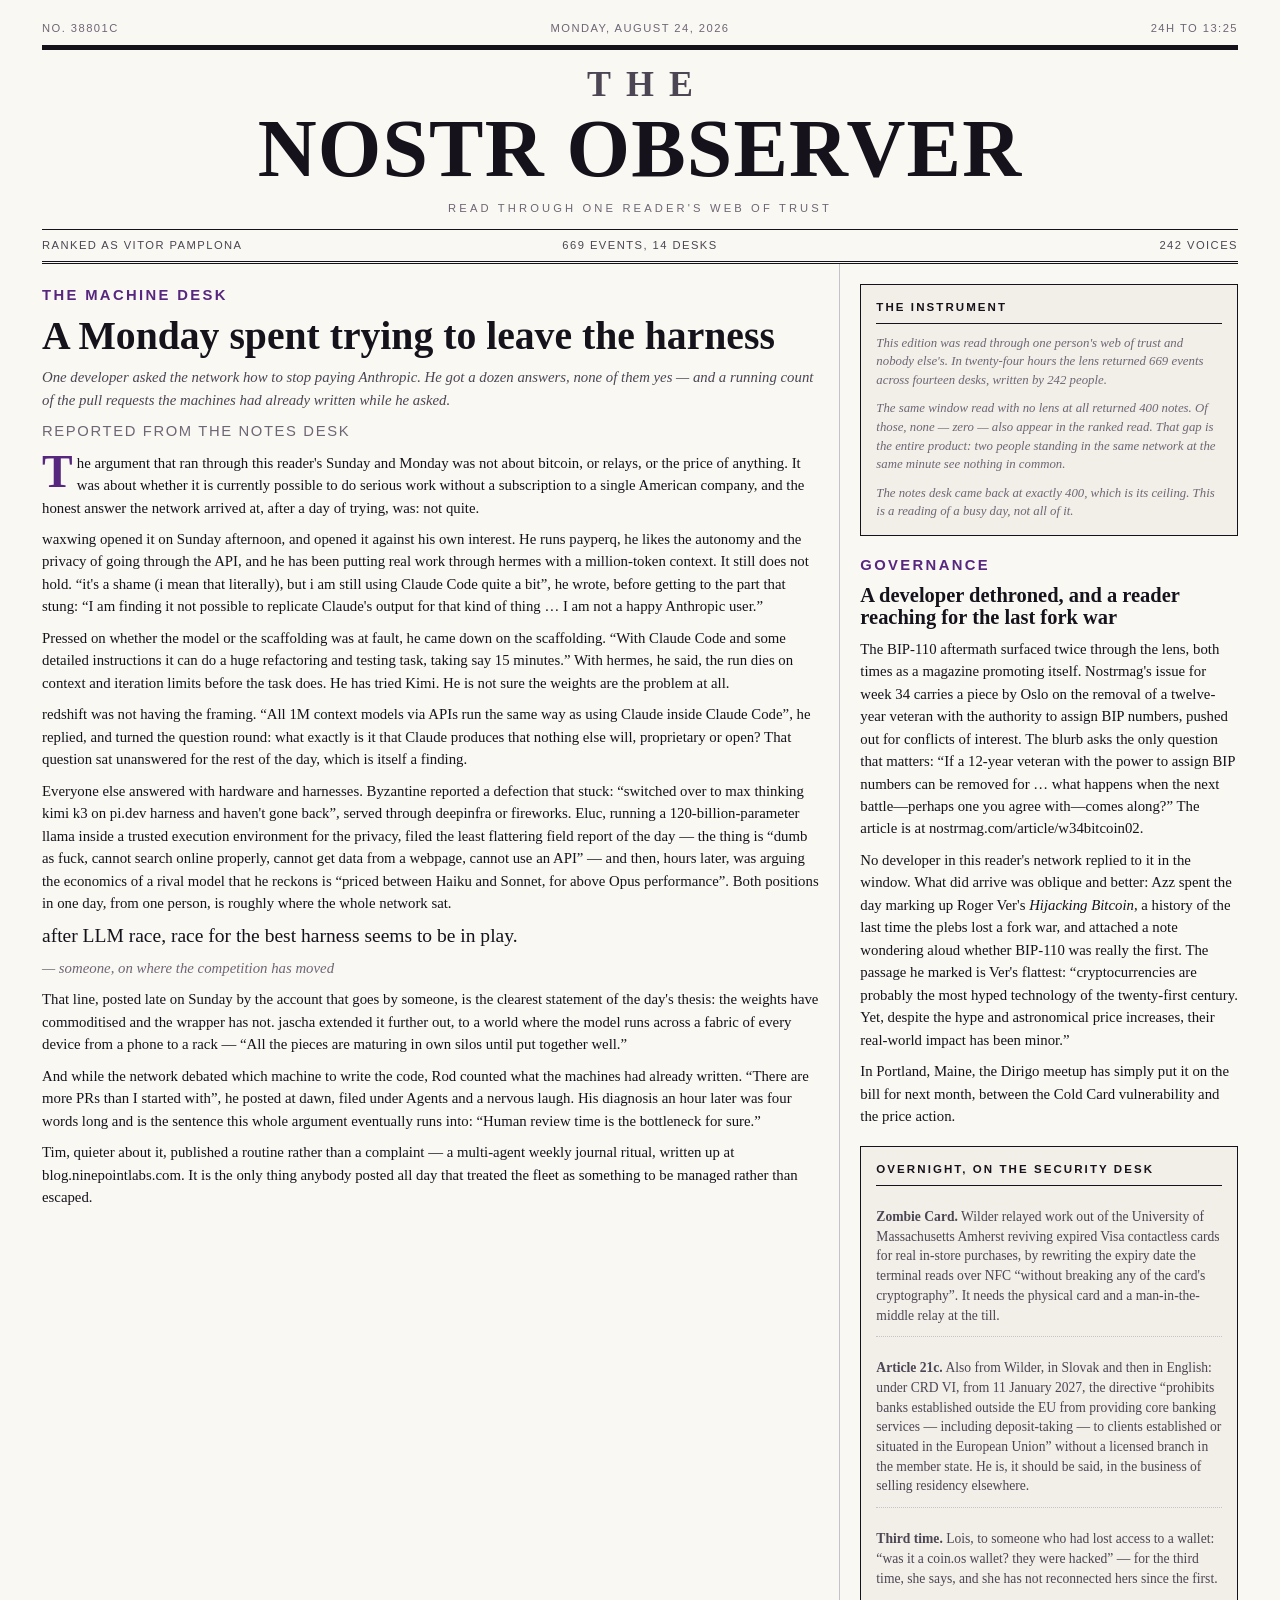
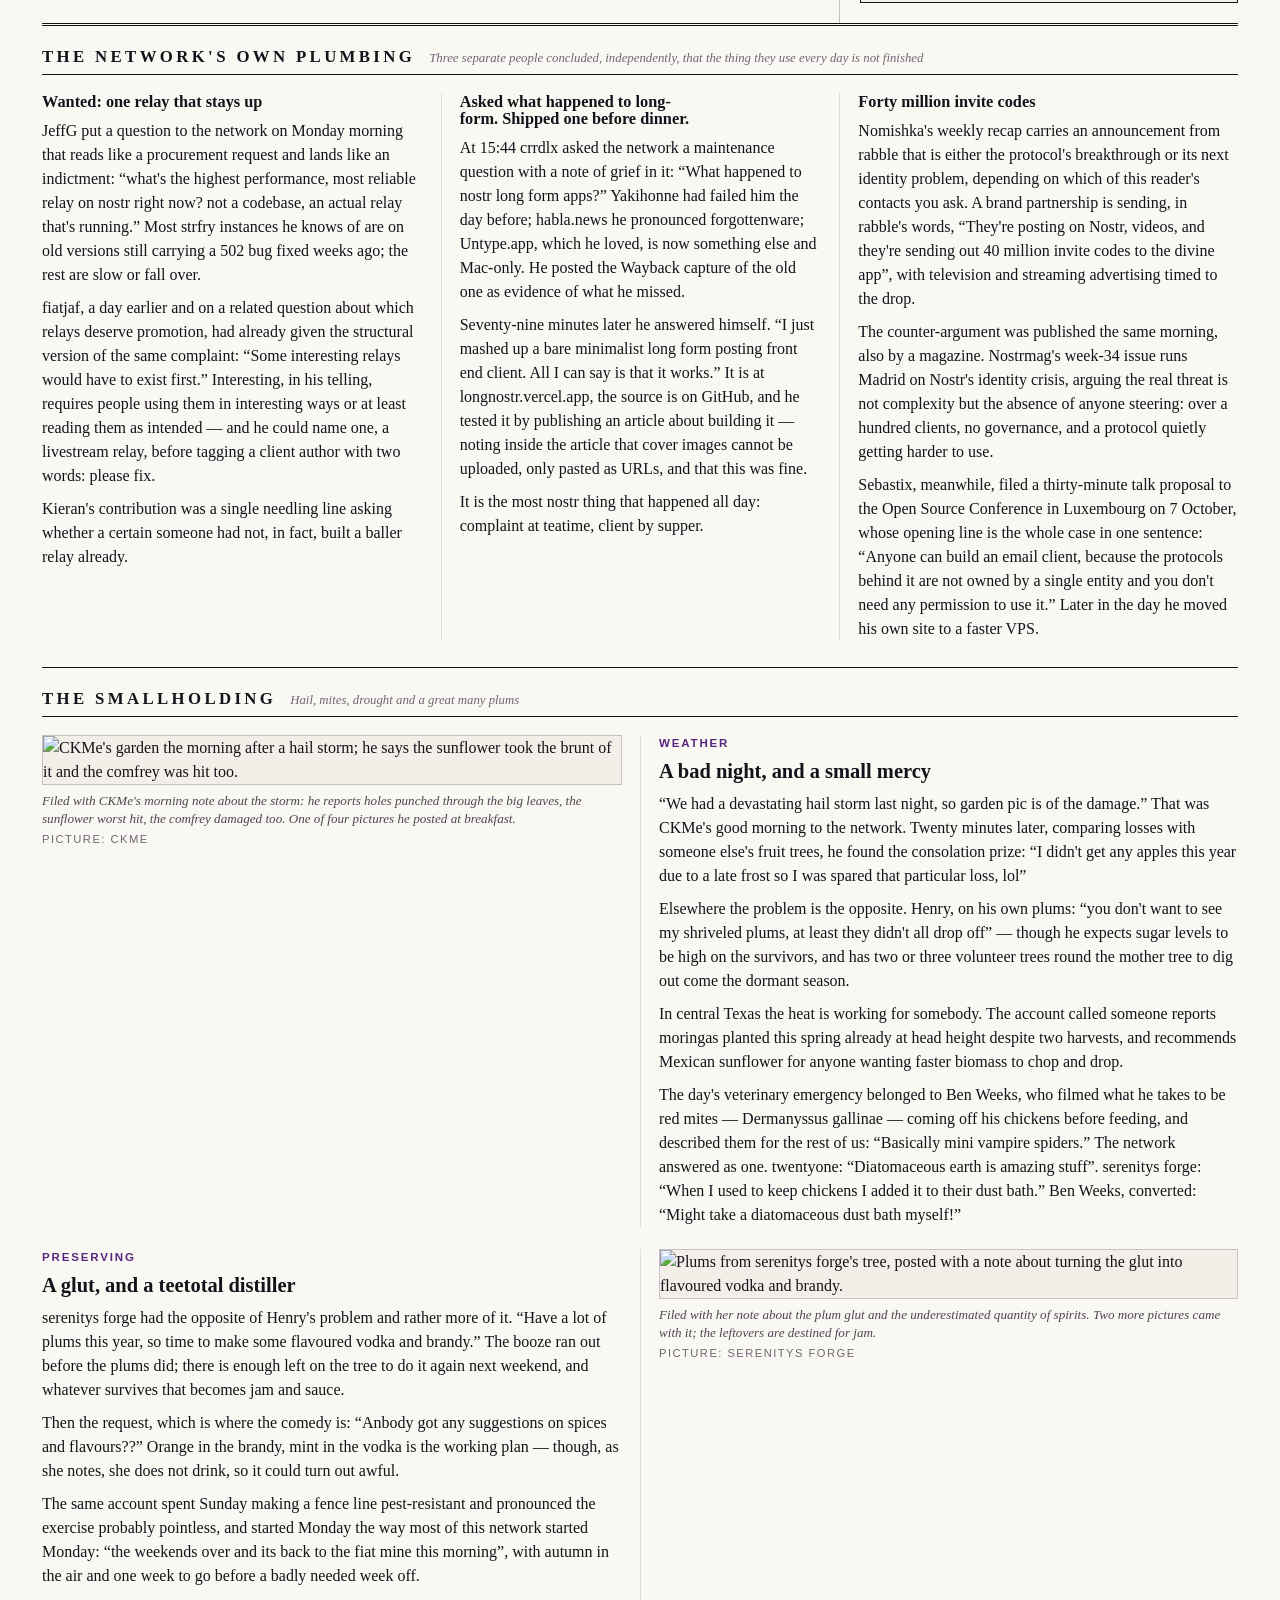
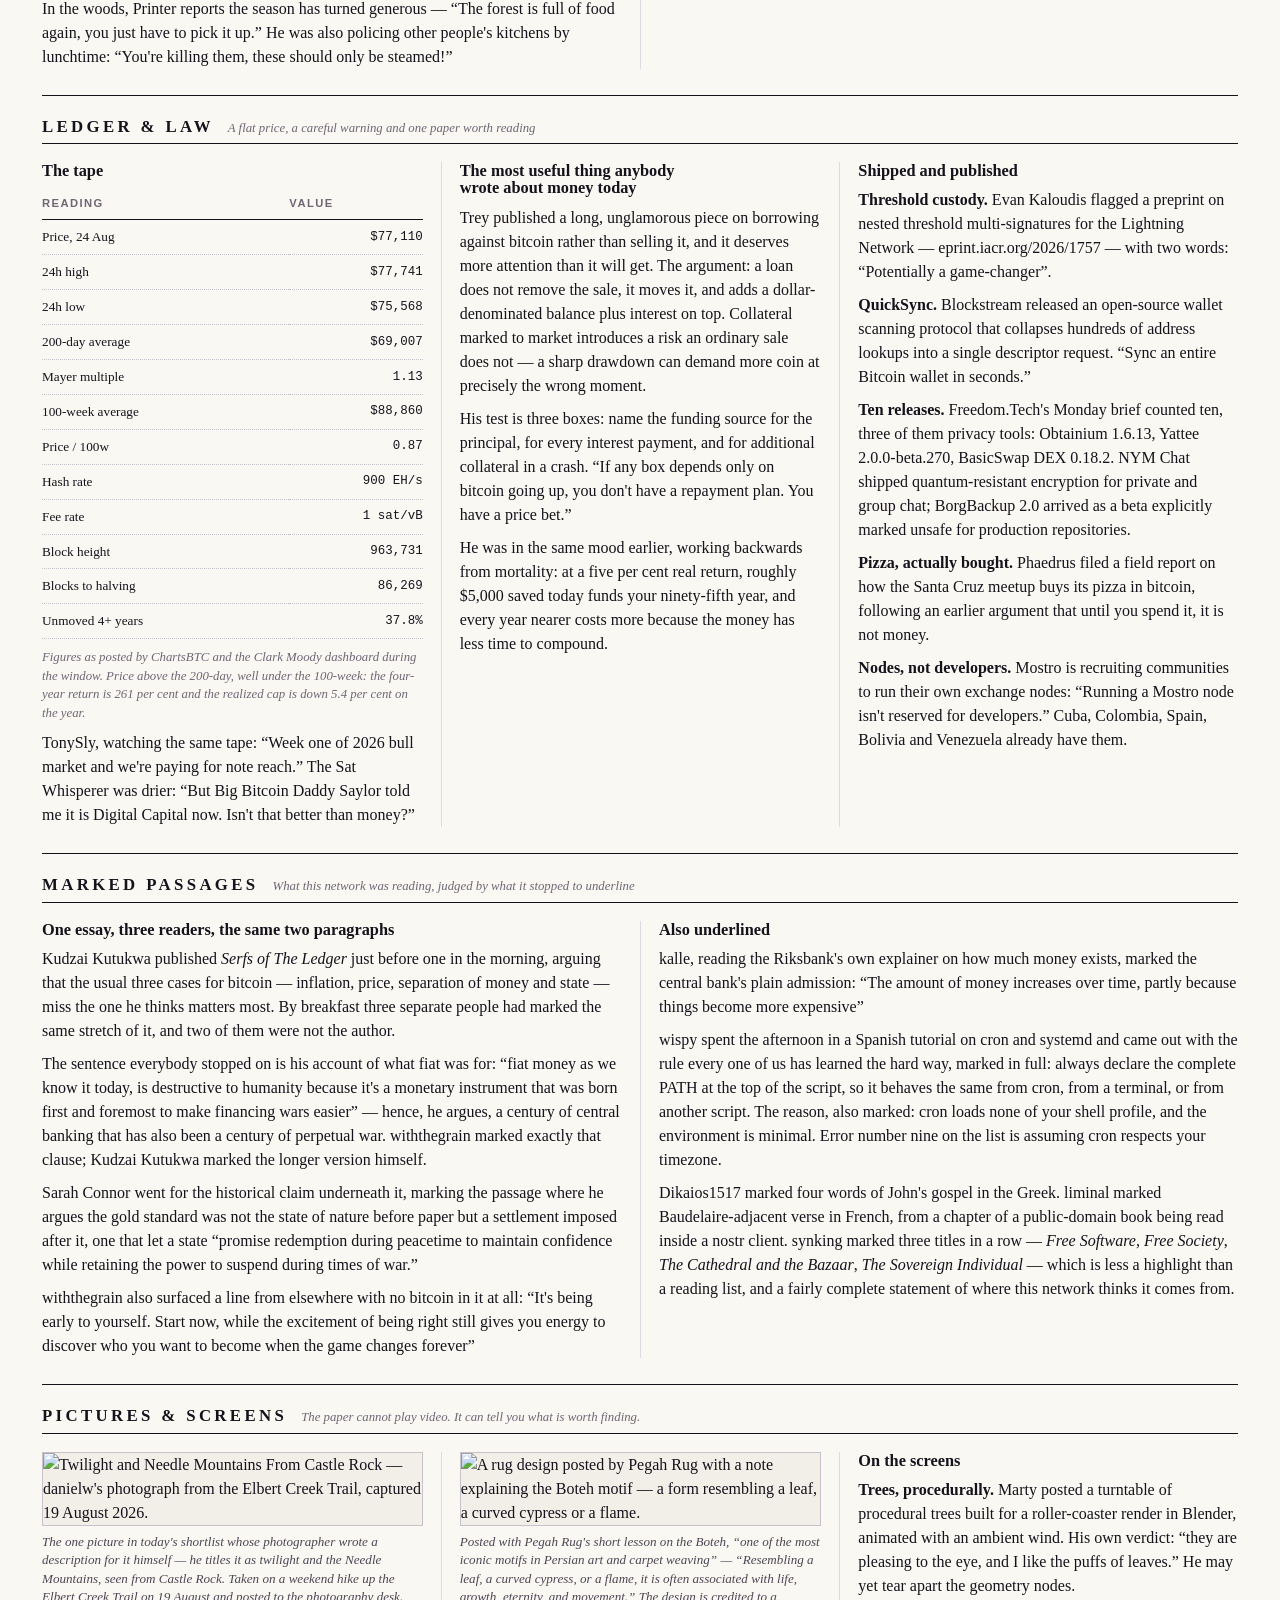
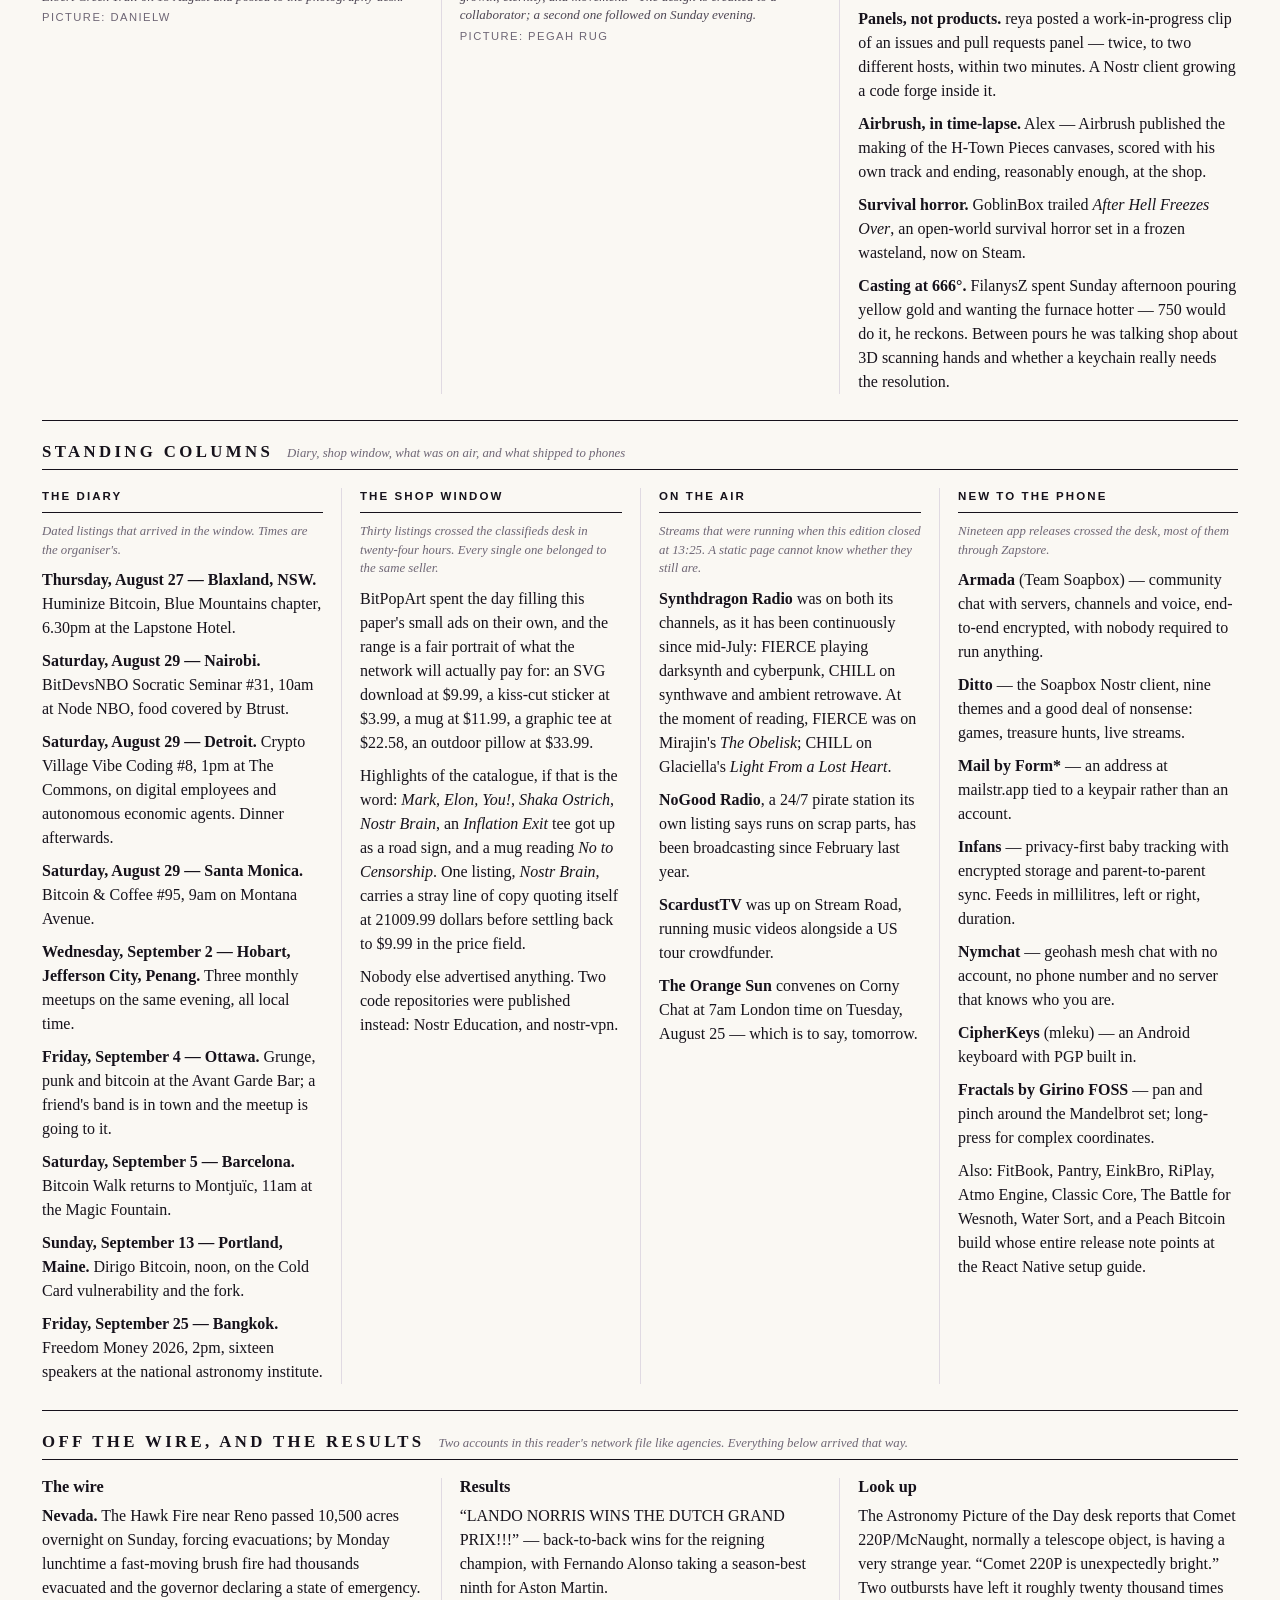
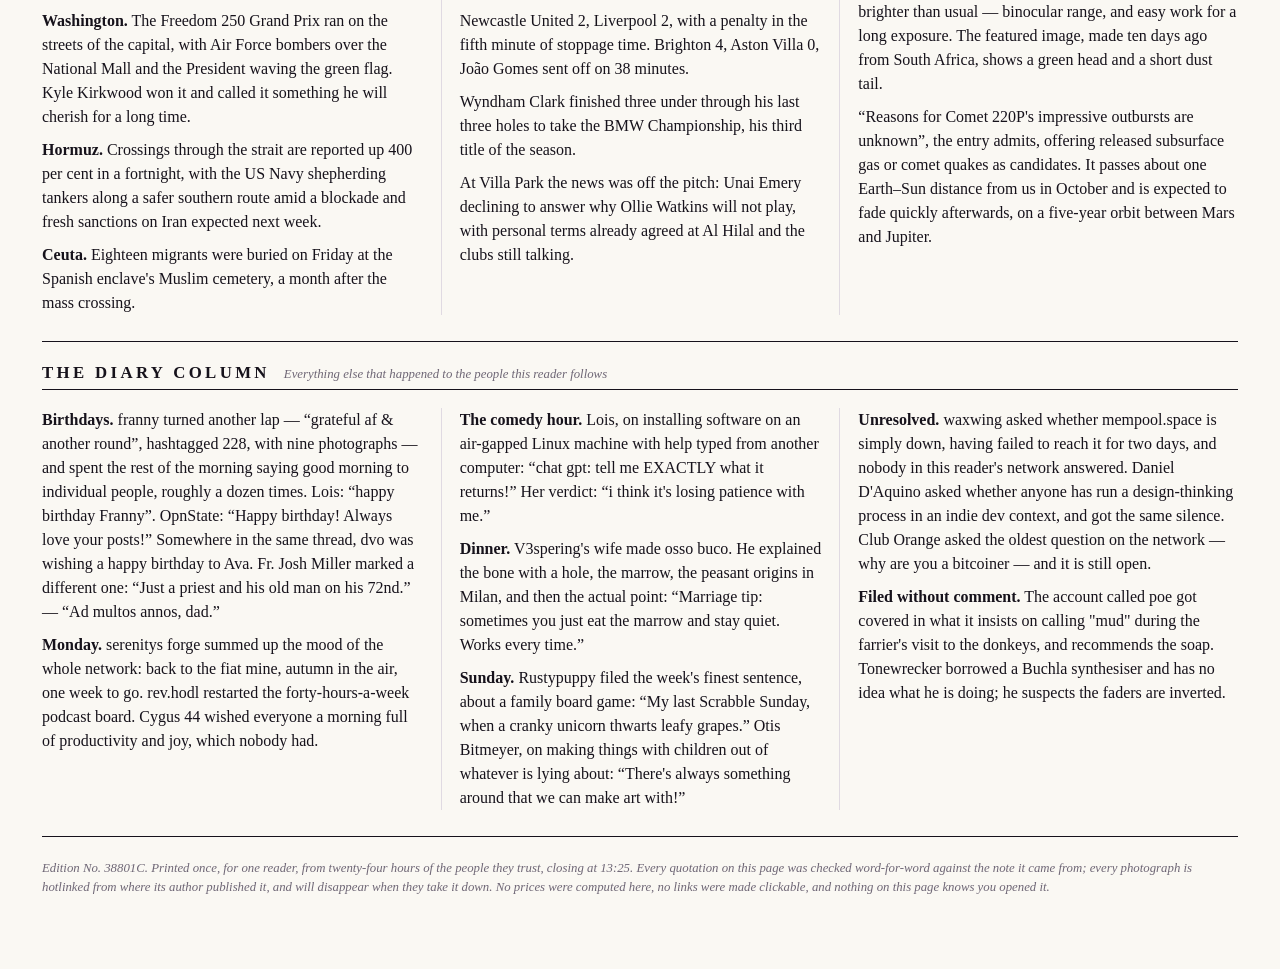
==== observer-2026-08-24-38801C.html @ bbc36cfe "Add the edition printed for npub1qny3tkh… on 2026-08-24 Output of one run of the nostr-observer skil" ====
<!doctype html>
<html lang="en">
<head>
<meta charset="utf-8">
<meta name="viewport" content="width=device-width, initial-scale=1">
<title>The Nostr Observer</title>
<style>
/* GENERATED FILE - do not edit. Source: generator/src/main/resources/house.css
   Regenerate: tools/sync-skill.sh */
/* The Nostr Observer — house stylesheet.
 *
 * Tokens and primitives, not a layout. The generator composes the page out of
 * these each morning; the point of the file is that it never has to reinvent a
 * palette, a type scale, or the dark-theme handling.
 *
 * THEMES: three states, not two. An explicit choice stamps data-theme on <html>;
 * the default "system" setting stamps nothing, so prefers-color-scheme is the
 * only separator. Every colour is defined on bare :root first and only
 * REDEFINED in the other two blocks — a colour whose sole definition sits behind
 * a media query renders one theme's text on the other theme's ground.
 */

:root {
  --paper: #FAF8F3;
  --paper-2: #F2EFE8;
  --ink: #16121B;
  --ink-2: #4C4553;
  --ink-3: #6E6675;
  --rule: #C8C1CC;
  --rule-soft: #E0DAE2;
  --accent: #57277F;
  --spot: #9C2B24;
  --reverse-bg: #16121B;
  --reverse-ink: #F5F1EC;
  --reverse-ink-2: #A79DB0;
  --reverse-spot: #E38375;

  --serif: "Times New Roman", Times, "Liberation Serif", "Nimbus Roman", serif;
  --body: Georgia, "Liberation Serif", "Times New Roman", Times, serif;
  --util: "Helvetica Neue", Helvetica, Arial, "Liberation Sans", sans-serif;
  --mono: ui-monospace, "SF Mono", Menlo, Consolas, "Liberation Mono", monospace;
}

@media (prefers-color-scheme: dark) {
  :root:not([data-theme="light"]) {
    --paper: #131017;
    --paper-2: #1B1721;
    --ink: #EDE7E0;
    --ink-2: #B4ABBB;
    --ink-3: #928A99;
    --rule: #3B3444;
    --rule-soft: #2A2432;
    --accent: #C6A2E8;
    --spot: #E38375;
    --reverse-bg: #241E2E;
    --reverse-ink: #F3EEEA;
    --reverse-ink-2: #B0A5BC;
  --reverse-spot: #E38375;
    --reverse-spot: #E38375;
  }
}

:root[data-theme="dark"] {
  --paper: #131017;
  --paper-2: #1B1721;
  --ink: #EDE7E0;
  --ink-2: #B4ABBB;
  --ink-3: #928A99;
  --rule: #3B3444;
  --rule-soft: #2A2432;
  --accent: #C6A2E8;
  --spot: #E38375;
  --reverse-bg: #241E2E;
  --reverse-ink: #F3EEEA;
  --reverse-ink-2: #B0A5BC;
}

* { box-sizing: border-box; }

/* An explicit background: the viewer paints its own ground behind the page, so
 * a transparent body silently borrows the host's theme. */
body {
  margin: 0;
  background: var(--paper);
  color: var(--ink);
  font-family: var(--body);
  font-size: 16px;
  line-height: 1.5;
  -webkit-font-smoothing: antialiased;
}

/* THE FOLIO GOES ON TOP, wherever the writer put it.
 *
 * A folio is the thin line of standing detail a newspaper sets ABOVE its
 * nameplate -- volume and number, the date, the price. Printed below it
 * instead, it stops being a folio and becomes a block of metadata standing
 * between the reader and the first headline, and on a phone that block is
 * eight lines deep and pushes the lead off the screen.
 *
 * The prompt asks for it on top, but placement is markup and the prompt is
 * advice; one edition put it there and the next did not. `order: -1` settles
 * it in the stylesheet, and costs nothing on an edition that already had it
 * right. */
.sheet { max-width: 1240px; margin: 0 auto; padding: 20px 22px 72px; display: flex; flex-direction: column; }
.sheet > .folio { order: -1; }

/* --- type ------------------------------------------------------------- */

h1, h2, h3, h4 {
  font-family: var(--serif);
  font-weight: 700;
  margin: 0;
  line-height: 1.06;
  text-wrap: balance;
}
p { margin: 0; }
a { color: inherit; text-decoration: none; border-bottom: 1px solid var(--rule); }
a:hover { color: var(--accent); border-bottom-color: var(--accent); }
a:focus-visible { outline: 2px solid var(--accent); outline-offset: 2px; }

.kicker {
  font-family: var(--util); font-size: .72rem; font-weight: 700;
  letter-spacing: .16em; text-transform: uppercase; color: var(--accent);
}
.byline {
  font-family: var(--util); font-size: .72rem; letter-spacing: .11em;
  text-transform: uppercase; color: var(--ink-3);
}
.dek { font-size: .95rem; line-height: 1.45; color: var(--ink-2); font-style: italic; }
.note { font-size: .8rem; line-height: 1.45; color: var(--ink-3); font-style: italic; }

.lead-head { font-size: clamp(1.9rem, 3.1vw, 2.7rem); }
.main-head { font-size: clamp(1.6rem, 2.5vw, 2.15rem); }
.sub-head  { font-size: 1.28rem; }
.small-head { font-size: 1.02rem; }

/* --- masthead --------------------------------------------------------- */

.masthead {
  border-top: 5px solid var(--ink); border-bottom: 1px solid var(--ink);
  padding: 18px 0 12px; text-align: center;
}
.masthead h1 {
  font-size: clamp(2.3rem, 7.6vw, 5.1rem);
  letter-spacing: .015em; text-transform: uppercase; line-height: .92;
}
.masthead .the {
  font-size: .44em; display: block; letter-spacing: .42em;
  margin-bottom: .28em; text-indent: .42em; color: var(--ink-2);
}
.motto {
  margin-top: 14px; font-family: var(--util); font-size: .7rem;
  letter-spacing: .28em; text-transform: uppercase; color: var(--ink-3);
}
/* Three columns, and the middle one is CENTRED on the page.
 *
 * `space-between` was the obvious way to set these rows and it is subtly the
 * wrong one: it centres the middle span only when the two beside it happen to
 * be the same width, so the date drifts left or right by whatever the window
 * stamp and the voice count weigh that morning. A `1fr auto 1fr` grid pins it
 * to the centre of the sheet, under the middle of the nameplate, whatever sits
 * either side -- including nothing at all, which is the case for the folio's
 * right-hand slot today. */
.folio, .dateline {
  display: grid; grid-template-columns: 1fr auto 1fr; gap: 3px 12px; align-items: baseline;
  font-family: var(--util); font-size: .7rem; letter-spacing: .13em;
  text-transform: uppercase; color: var(--ink-3);
}
.folio > :nth-child(2), .dateline > :nth-child(2) { text-align: center; }
.folio > :nth-child(3), .dateline > :nth-child(3) { text-align: right; }

/* A row of two is centre-and-right, not left-and-centre.
 *
 * The folio's left slot is empty -- there is no volume number and no cover
 * price -- so the row carries two spans where the grid expects three, and by
 * source order they would land in columns one and two. Written this way, the
 * markup stays free of an empty `<span>` whose only job is to push the next
 * one along, and the date still sits under the middle of the nameplate. */
.folio > :first-child:nth-last-child(2) { grid-column: 2; text-align: center; }
.folio > :nth-child(2):nth-last-child(1) { grid-column: 3; text-align: right; }

/* COLLAPSE WHEN IT MUST, AND NOT ONE PIXEL SOONER.
 *
 * These rows used to stack below 720px along with the columns, because that is
 * where everything else on the page breaks. Measured, they had no need to: the
 * dateline's three spans hold one line down to 528px and the folio's two down
 * to 364px, so the shared breakpoint was stacking the dateline 190px early and
 * the folio 350px early -- three lines of standing detail on a screen with room
 * for one.
 *
 * So they get their own breakpoints, one each, set just under what they
 * measure. The folio's is below any phone in circulation, which is the point:
 * it is there for a 320px screen, not for a 390px one. Stacked, they centre --
 * the same symmetry the nameplate has, with the centred span still centred.
 */
/* Below the fold, the outer tracks stop paying for each other.
 *
 * `1fr auto 1fr` centres exactly, and it does it by making the right-hand track
 * as wide as the left -- so "234 voices", which needs 69px, reserves the 170px
 * that "Ranked as Vitor Pamplona" needs beside it. That is a hundred wasted
 * pixels, and it is why a row whose text measures 400px was breaking at 528.
 *
 * On a phone the page is one column and there is no nameplate centre to line up
 * against pixel-for-pixel, so the tracks size to their contents and the middle
 * span is centred in what is left. The row then holds one line to about 430px
 * instead of 528. Above this the exact version is back. */
@media (max-width: 720px) {
  .dateline { grid-template-columns: auto 1fr auto; }
}

@media (max-width: 430px) {
  .dateline { grid-template-columns: 1fr; text-align: center; }
  .dateline > :nth-child(3) { text-align: center; }
}

@media (max-width: 380px) {
  .folio { grid-template-columns: 1fr; text-align: center; }
  .folio > :first-child:nth-last-child(2), .folio > :nth-child(2):nth-last-child(1) {
    grid-column: 1; text-align: center;
  }
}

.folio { padding-bottom: 8px; }
.dateline { border-bottom: 3px double var(--ink); padding: 7px 0; color: var(--ink-2); }

/* --- columns ---------------------------------------------------------- */

.fold { display: grid; grid-template-columns: repeat(12, 1fr); border-bottom: 3px double var(--ink); }
.col { padding: 20px; border-left: 1px solid var(--rule); }
.col:first-child { padding-left: 0; border-left: 0; }
.col:last-child { padding-right: 0; }
.span-3 { grid-column: span 3; }
.span-4 { grid-column: span 4; }
.span-5 { grid-column: span 5; }
.span-6 { grid-column: span 6; }
.span-8 { grid-column: span 8; }
.span-12 { grid-column: span 12; }

.band { border-bottom: 1px solid var(--ink); padding: 22px 0 26px; }
.band-head {
  display: flex; align-items: baseline; gap: 14px; margin-bottom: 18px;
  border-bottom: 1px solid var(--ink); padding-bottom: 6px;
}
.band-head h2 { font-size: 1.05rem; letter-spacing: .2em; text-transform: uppercase; }
.cols2 { display: grid; grid-template-columns: repeat(2, 1fr); }
.cols3 { display: grid; grid-template-columns: repeat(3, 1fr); }
.cols4 { display: grid; grid-template-columns: repeat(4, 1fr); }
.cell { padding: 0 18px; border-left: 1px solid var(--rule-soft); display: flex; flex-direction: column; gap: 9px; }
.cell:first-child { padding-left: 0; border-left: 0; }
.cell:last-child { padding-right: 0; }

/* --- stories ---------------------------------------------------------- */

.story { display: flex; flex-direction: column; gap: 9px; }
.story + .story { margin-top: 18px; padding-top: 18px; border-top: 1px solid var(--rule-soft); }
.story p { font-size: .925rem; line-height: 1.52; hyphens: auto; }
.story p.first::first-letter {
  float: left; font-family: var(--serif); font-weight: 700; font-size: 3.1em;
  line-height: .79; padding: .05em .09em 0 0; color: var(--accent);
}

/* --- art -------------------------------------------------------------- */

figure { margin: 0; display: flex; flex-direction: column; gap: 7px; }
figure img { width: 100%; height: auto; display: block; border: 1px solid var(--rule); background: var(--paper-2); }
figcaption { font-style: italic; font-size: .82rem; line-height: 1.4; color: var(--ink-2); }
figcaption .credit {
  font-family: var(--util); font-style: normal; font-size: .7rem;
  letter-spacing: .13em; text-transform: uppercase; color: var(--ink-3);
  display: block; margin-top: 4px;
}

/* --- boxes ------------------------------------------------------------ */

.box {
  border: 1px solid var(--ink); padding: 14px 15px; background: var(--paper-2);
  display: flex; flex-direction: column; gap: 10px;
}
.box-head {
  font-family: var(--util); font-size: .72rem; font-weight: 700; letter-spacing: .18em;
  text-transform: uppercase; border-bottom: 1px solid var(--ink); padding-bottom: 7px;
}
.wire-item { padding: 11px 0; border-bottom: 1px dotted var(--rule); }
.wire-item:last-child { border-bottom: 0; padding-bottom: 0; }
.wire-item p { font-size: .85rem; line-height: 1.45; color: var(--ink-2); }

blockquote { margin: 0; font-family: var(--serif); font-size: 1.22rem; line-height: 1.24; }
q { quotes: "“" "”"; }

/* Reverse panel — for the one thing on the page that should stop the reader.
 *
 * IT IS DARK IN BOTH THEMES, which is why it gets its own accent. `--spot` is
 * tuned against the PAGE's ground, so in the light theme it is a deep red for
 * cream paper — and printing that on the reverse panel's near-black put the
 * kicker at 2.45:1, on every story that had one. Measured, not noticed: it
 * reads as "small red caps" until you check it. */
.reverse { background: var(--reverse-bg); color: var(--reverse-ink); padding: 26px; }
.reverse h2, .reverse h3 { color: var(--reverse-ink); }
.reverse .dek, .reverse .byline { color: var(--reverse-ink-2); }
.reverse .kicker { color: var(--reverse-spot); }

/* --- data ------------------------------------------------------------- */

.tablewrap { overflow-x: auto; }
table { border-collapse: collapse; width: 100%; font-variant-numeric: tabular-nums; }
th, td { text-align: left; padding: 7px 10px 7px 0; border-bottom: 1px dotted var(--rule); font-size: .83rem; }
th {
  font-family: var(--util); font-size: .7rem; letter-spacing: .13em;
  text-transform: uppercase; color: var(--ink-3); border-bottom: 1px solid var(--ink);
}
td.num { text-align: right; padding-right: 0; font-family: var(--mono); font-size: .78rem; }

/* --- responsive ------------------------------------------------------- */

@media (max-width: 1000px) {
  .span-3, .span-4, .span-5 { grid-column: span 6; }
  .cols4 { grid-template-columns: repeat(2, 1fr); }
}
@media (max-width: 720px) {
  .sheet { padding: 14px 15px 56px; }
  .fold { display: flex; flex-direction: column; }
  .col { padding: 18px 0; border-left: 0; border-bottom: 1px solid var(--rule); }
  .col:last-child { border-bottom: 0; }
  .cols2, .cols3, .cols4 { display: flex; flex-direction: column; }
  .cell { padding: 16px 0; border-left: 0; border-top: 1px solid var(--rule-soft); }
  .cell:first-child { border-top: 0; padding-top: 0; }
  .reverse { padding: 20px 16px; }
}
</style>
</head>
<body>
<!-- masthead: The Nostr Observer | first edition: the paper needs a name to carry forward -->
<!-- motto: Read through one reader's web of trust | first edition: says plainly what the lens is -->
<div class="sheet">

  <div class="folio">
    <span>No. 38801C</span>
    <span>Monday, August 24, 2026</span>
    <span>24h to 13:25</span>
  </div>

  <header class="masthead">
    <h1><span class="the">The</span>Nostr Observer</h1>
    <p class="motto">Read through one reader's web of trust</p>
  </header>

  <div class="dateline">
    <span>Ranked as Vitor Pamplona</span>
    <span>669 events, 14 desks</span>
    <span>242 voices</span>
  </div>

  <section class="fold">

    <div class="col span-8">
      <article class="story">
        <p class="kicker">The machine desk</p>
        <h2 class="lead-head">A Monday spent trying to leave the harness</h2>
        <p class="dek">One developer asked the network how to stop paying Anthropic. He got a dozen answers, none of them yes — and a running count of the pull requests the machines had already written while he asked.</p>
        <p class="byline">Reported from the notes desk</p>

        <p class="first">The argument that ran through this reader's Sunday and Monday was not about bitcoin, or relays, or the price of anything. It was about whether it is currently possible to do serious work without a subscription to a single American company, and the honest answer the network arrived at, after a day of trying, was: not quite.</p>

        <p>waxwing opened it on Sunday afternoon, and opened it against his own interest. He runs payperq, he likes the autonomy and the privacy of going through the API, and he has been putting real work through hermes with a million-token context. It still does not hold. <q>it's a shame (i mean that literally), but i am still using Claude Code quite a bit</q>, he wrote, before getting to the part that stung: <q>I am finding it not possible to replicate Claude's output for that kind of thing … I am not a happy Anthropic user.</q></p>

        <p>Pressed on whether the model or the scaffolding was at fault, he came down on the scaffolding. <q>With Claude Code and some detailed instructions it can do a huge refactoring and testing task, taking say 15 minutes.</q> With hermes, he said, the run dies on context and iteration limits before the task does. He has tried Kimi. He is not sure the weights are the problem at all.</p>

        <p>redshift was not having the framing. <q>All 1M context models via APIs run the same way as using Claude inside Claude Code</q>, he replied, and turned the question round: what exactly is it that Claude produces that nothing else will, proprietary or open? That question sat unanswered for the rest of the day, which is itself a finding.</p>

        <p>Everyone else answered with hardware and harnesses. Byzantine reported a defection that stuck: <q>switched over to max thinking kimi k3 on pi.dev harness and haven't gone back</q>, served through deepinfra or fireworks. Eluc, running a 120-billion-parameter llama inside a trusted execution environment for the privacy, filed the least flattering field report of the day — the thing is <q>dumb as fuck, cannot search online properly, cannot get data from a webpage, cannot use an API</q> — and then, hours later, was arguing the economics of a rival model that he reckons is <q>priced between Haiku and Sonnet, for above Opus performance</q>. Both positions in one day, from one person, is roughly where the whole network sat.</p>

        <blockquote>after LLM race, race for the best harness seems to be in play.</blockquote>
        <p class="note">— someone, on where the competition has moved</p>

        <p>That line, posted late on Sunday by the account that goes by someone, is the clearest statement of the day's thesis: the weights have commoditised and the wrapper has not. jascha extended it further out, to a world where the model runs across a fabric of every device from a phone to a rack — <q>All the pieces are maturing in own silos until put together well.</q></p>

        <p>And while the network debated which machine to write the code, Rod counted what the machines had already written. <q>There are more PRs than I started with</q>, he posted at dawn, filed under Agents and a nervous laugh. His diagnosis an hour later was four words long and is the sentence this whole argument eventually runs into: <q>Human review time is the bottleneck for sure.</q></p>

        <p>Tim, quieter about it, published a routine rather than a complaint — a multi-agent weekly journal ritual, written up at blog.ninepointlabs.com. It is the only thing anybody posted all day that treated the fleet as something to be managed rather than escaped.</p>
      </article>
    </div>

    <div class="col span-4">

      <div class="box">
        <p class="box-head">The instrument</p>
        <p class="note">This edition was read through one person's web of trust and nobody else's. In twenty-four hours the lens returned 669 events across fourteen desks, written by 242 people.</p>
        <p class="note">The same window read with no lens at all returned 400 notes. Of those, none — zero — also appear in the ranked read. That gap is the entire product: two people standing in the same network at the same minute see nothing in common.</p>
        <p class="note">The notes desk came back at exactly 400, which is its ceiling. This is a reading of a busy day, not all of it.</p>
      </div>

      <article class="story" style="margin-top:18px">
        <p class="kicker">Governance</p>
        <h3 class="sub-head">A developer dethroned, and a reader reaching for the last fork war</h3>
        <p>The BIP-110 aftermath surfaced twice through the lens, both times as a magazine promoting itself. Nostrmag's issue for week 34 carries a piece by Oslo on the removal of a twelve-year veteran with the authority to assign BIP numbers, pushed out for conflicts of interest. The blurb asks the only question that matters: <q>If a 12-year veteran with the power to assign BIP numbers can be removed for … what happens when the next battle—perhaps one you agree with—comes along?</q> The article is at nostrmag.com/article/w34bitcoin02.</p>
        <p>No developer in this reader's network replied to it in the window. What did arrive was oblique and better: Azz spent the day marking up Roger Ver's <em>Hijacking Bitcoin</em>, a history of the last time the plebs lost a fork war, and attached a note wondering aloud whether BIP-110 was really the first. The passage he marked is Ver's flattest: <q>cryptocurrencies are probably the most hyped technology of the twenty-first century. Yet, despite the hype and astronomical price increases, their real-world impact has been minor.</q></p>
        <p>In Portland, Maine, the Dirigo meetup has simply put it on the bill for next month, between the Cold Card vulnerability and the price action.</p>
      </article>

      <div class="box" style="margin-top:18px">
        <p class="box-head">Overnight, on the security desk</p>
        <div class="wire-item">
          <p><strong>Zombie Card.</strong> Wilder relayed work out of the University of Massachusetts Amherst reviving expired Visa contactless cards for real in-store purchases, by rewriting the expiry date the terminal reads over NFC <q>without breaking any of the card's cryptography</q>. It needs the physical card and a man-in-the-middle relay at the till.</p>
        </div>
        <div class="wire-item">
          <p><strong>Article 21c.</strong> Also from Wilder, in Slovak and then in English: under CRD VI, from 11 January 2027, the directive <q>prohibits banks established outside the EU from providing core banking services — including deposit-taking — to clients established or situated in the European Union</q> without a licensed branch in the member state. He is, it should be said, in the business of selling residency elsewhere.</p>
        </div>
        <div class="wire-item">
          <p><strong>Third time.</strong> Lois, to someone who had lost access to a wallet: <q>was it a coin.os wallet? they were hacked</q> — for the third time, she says, and she has not reconnected hers since the first.</p>
        </div>
      </div>

    </div>
  </section>

  <section class="band">
    <div class="band-head">
      <h2>The network's own plumbing</h2>
      <p class="note">Three separate people concluded, independently, that the thing they use every day is not finished</p>
    </div>
    <div class="cols3">

      <div class="cell">
        <h3 class="small-head">Wanted: one relay that stays up</h3>
        <p>JeffG put a question to the network on Monday morning that reads like a procurement request and lands like an indictment: <q>what's the highest performance, most reliable relay on nostr right now? not a codebase, an actual relay that's running.</q> Most strfry instances he knows of are on old versions still carrying a 502 bug fixed weeks ago; the rest are slow or fall over.</p>
        <p>fiatjaf, a day earlier and on a related question about which relays deserve promotion, had already given the structural version of the same complaint: <q>Some interesting relays would have to exist first.</q> Interesting, in his telling, requires people using them in interesting ways or at least reading them as intended — and he could name one, a livestream relay, before tagging a client author with two words: please fix.</p>
        <p>Kieran's contribution was a single needling line asking whether a certain someone had not, in fact, built a baller relay already.</p>
      </div>

      <div class="cell">
        <h3 class="small-head">Asked what happened to long-form. Shipped one before dinner.</h3>
        <p>At 15:44 crrdlx asked the network a maintenance question with a note of grief in it: <q>What happened to nostr long form apps?</q> Yakihonne had failed him the day before; habla.news he pronounced forgottenware; Untype.app, which he loved, is now something else and Mac-only. He posted the Wayback capture of the old one as evidence of what he missed.</p>
        <p>Seventy-nine minutes later he answered himself. <q>I just mashed up a bare minimalist long form posting front end client. All I can say is that it works.</q> It is at longnostr.vercel.app, the source is on GitHub, and he tested it by publishing an article about building it — noting inside the article that cover images cannot be uploaded, only pasted as URLs, and that this was fine.</p>
        <p>It is the most nostr thing that happened all day: complaint at teatime, client by supper.</p>
      </div>

      <div class="cell">
        <h3 class="small-head">Forty million invite codes</h3>
        <p>Nomishka's weekly recap carries an announcement from rabble that is either the protocol's breakthrough or its next identity problem, depending on which of this reader's contacts you ask. A brand partnership is sending, in rabble's words, <q>They're posting on Nostr, videos, and they're sending out 40 million invite codes to the divine app</q>, with television and streaming advertising timed to the drop.</p>
        <p>The counter-argument was published the same morning, also by a magazine. Nostrmag's week-34 issue runs Madrid on Nostr's identity crisis, arguing the real threat is not complexity but the absence of anyone steering: over a hundred clients, no governance, and a protocol quietly getting harder to use.</p>
        <p>Sebastix, meanwhile, filed a thirty-minute talk proposal to the Open Source Conference in Luxembourg on 7 October, whose opening line is the whole case in one sentence: <q>Anyone can build an email client, because the protocols behind it are not owned by a single entity and you don't need any permission to use it.</q> Later in the day he moved his own site to a faster VPS.</p>
      </div>

    </div>
  </section>

  <section class="band">
    <div class="band-head">
      <h2>The smallholding</h2>
      <p class="note">Hail, mites, drought and a great many plums</p>
    </div>

    <div class="cols2">
      <div class="cell">
        <figure>
          <img src="https://image.nostr.build/d14e5806d8b5122a30309c67df965e220534f921ff48aadb7fb025c83e0af934.jpg" alt="CKMe's garden the morning after a hail storm; he says the sunflower took the brunt of it and the comfrey was hit too.">
          <figcaption>Filed with CKMe's morning note about the storm: he reports holes punched through the big leaves, the sunflower worst hit, the comfrey damaged too. One of four pictures he posted at breakfast.
            <span class="credit">Picture: CKMe</span>
          </figcaption>
        </figure>
      </div>
      <div class="cell">
        <p class="kicker">Weather</p>
        <h3 class="sub-head">A bad night, and a small mercy</h3>
        <p><q>We had a devastating hail storm last night, so garden pic is of the damage.</q> That was CKMe's good morning to the network. Twenty minutes later, comparing losses with someone else's fruit trees, he found the consolation prize: <q>I didn't get any apples this year due to a late frost so I was spared that particular loss, lol</q></p>
        <p>Elsewhere the problem is the opposite. Henry, on his own plums: <q>you don't want to see my shriveled plums, at least they didn't all drop off</q> — though he expects sugar levels to be high on the survivors, and has two or three volunteer trees round the mother tree to dig out come the dormant season.</p>
        <p>In central Texas the heat is working for somebody. The account called someone reports moringas planted this spring already at head height despite two harvests, and recommends Mexican sunflower for anyone wanting faster biomass to chop and drop.</p>
        <p>The day's veterinary emergency belonged to Ben Weeks, who filmed what he takes to be red mites — Dermanyssus gallinae — coming off his chickens before feeding, and described them for the rest of us: <q>Basically mini vampire spiders.</q> The network answered as one. twentyone: <q>Diatomaceous earth is amazing stuff</q>. serenitys forge: <q>When I used to keep chickens I added it to their dust bath.</q> Ben Weeks, converted: <q>Might take a diatomaceous dust bath myself!</q></p>
      </div>
    </div>

    <div class="cols2" style="margin-top:22px">
      <div class="cell">
        <p class="kicker">Preserving</p>
        <h3 class="sub-head">A glut, and a teetotal distiller</h3>
        <p>serenitys forge had the opposite of Henry's problem and rather more of it. <q>Have a lot of plums this year, so time to make some flavoured vodka and brandy.</q> The booze ran out before the plums did; there is enough left on the tree to do it again next weekend, and whatever survives that becomes jam and sauce.</p>
        <p>Then the request, which is where the comedy is: <q>Anbody got any suggestions on spices and flavours??</q> Orange in the brandy, mint in the vodka is the working plan — though, as she notes, she does not drink, so it could turn out awful.</p>
        <p>The same account spent Sunday making a fence line pest-resistant and pronounced the exercise probably pointless, and started Monday the way most of this network started Monday: <q>the weekends over and its back to the fiat mine this morning</q>, with autumn in the air and one week to go before a badly needed week off.</p>
        <p>In the woods, Printer reports the season has turned generous — <q>The forest is full of food again, you just have to pick it up.</q> He was also policing other people's kitchens by lunchtime: <q>You're killing them, these should only be steamed!</q></p>
      </div>
      <div class="cell">
        <figure>
          <img src="https://blossom.primal.net/35b86b8d40cd57c8993f39bbefc042c1416de000cf30a1f3a3a1de8b970e4116.jpg" alt="Plums from serenitys forge's tree, posted with a note about turning the glut into flavoured vodka and brandy.">
          <figcaption>Filed with her note about the plum glut and the underestimated quantity of spirits. Two more pictures came with it; the leftovers are destined for jam.
            <span class="credit">Picture: serenitys forge</span>
          </figcaption>
        </figure>
      </div>
    </div>
  </section>

  <section class="band">
    <div class="band-head">
      <h2>Ledger &amp; law</h2>
      <p class="note">A flat price, a careful warning and one paper worth reading</p>
    </div>
    <div class="cols3">

      <div class="cell">
        <h3 class="small-head">The tape</h3>
        <div class="tablewrap">
          <table>
            <tr><th>Reading</th><th class="num">Value</th></tr>
            <tr><td>Price, 24 Aug</td><td class="num">$77,110</td></tr>
            <tr><td>24h high</td><td class="num">$77,741</td></tr>
            <tr><td>24h low</td><td class="num">$75,568</td></tr>
            <tr><td>200-day average</td><td class="num">$69,007</td></tr>
            <tr><td>Mayer multiple</td><td class="num">1.13</td></tr>
            <tr><td>100-week average</td><td class="num">$88,860</td></tr>
            <tr><td>Price / 100w</td><td class="num">0.87</td></tr>
            <tr><td>Hash rate</td><td class="num">900 EH/s</td></tr>
            <tr><td>Fee rate</td><td class="num">1 sat/vB</td></tr>
            <tr><td>Block height</td><td class="num">963,731</td></tr>
            <tr><td>Blocks to halving</td><td class="num">86,269</td></tr>
            <tr><td>Unmoved 4+ years</td><td class="num">37.8%</td></tr>
          </table>
        </div>
        <p class="note">Figures as posted by ChartsBTC and the Clark Moody dashboard during the window. Price above the 200-day, well under the 100-week: the four-year return is 261 per cent and the realized cap is down 5.4 per cent on the year.</p>
        <p>TonySly, watching the same tape: <q>Week one of 2026 bull market and we're paying for note reach.</q> The Sat Whisperer was drier: <q>But Big Bitcoin Daddy Saylor told me it is Digital Capital now. Isn't that better than money?</q></p>
      </div>

      <div class="cell">
        <h3 class="small-head">The most useful thing anybody wrote about money today</h3>
        <p>Trey published a long, unglamorous piece on borrowing against bitcoin rather than selling it, and it deserves more attention than it will get. The argument: a loan does not remove the sale, it moves it, and adds a dollar-denominated balance plus interest on top. Collateral marked to market introduces a risk an ordinary sale does not — a sharp drawdown can demand more coin at precisely the wrong moment.</p>
        <p>His test is three boxes: name the funding source for the principal, for every interest payment, and for additional collateral in a crash. <q>If any box depends only on bitcoin going up, you don't have a repayment plan. You have a price bet.</q></p>
        <p>He was in the same mood earlier, working backwards from mortality: at a five per cent real return, roughly $5,000 saved today funds your ninety-fifth year, and every year nearer costs more because the money has less time to compound.</p>
      </div>

      <div class="cell">
        <h3 class="small-head">Shipped and published</h3>
        <p><strong>Threshold custody.</strong> Evan Kaloudis flagged a preprint on nested threshold multi-signatures for the Lightning Network — eprint.iacr.org/2026/1757 — with two words: <q>Potentially a game-changer</q>.</p>
        <p><strong>QuickSync.</strong> Blockstream released an open-source wallet scanning protocol that collapses hundreds of address lookups into a single descriptor request. <q>Sync an entire Bitcoin wallet in seconds.</q></p>
        <p><strong>Ten releases.</strong> Freedom.Tech's Monday brief counted ten, three of them privacy tools: Obtainium 1.6.13, Yattee 2.0.0-beta.270, BasicSwap DEX 0.18.2. NYM Chat shipped quantum-resistant encryption for private and group chat; BorgBackup 2.0 arrived as a beta explicitly marked unsafe for production repositories.</p>
        <p><strong>Pizza, actually bought.</strong> Phaedrus filed a field report on how the Santa Cruz meetup buys its pizza in bitcoin, following an earlier argument that until you spend it, it is not money.</p>
        <p><strong>Nodes, not developers.</strong> Mostro is recruiting communities to run their own exchange nodes: <q>Running a Mostro node isn't reserved for developers.</q> Cuba, Colombia, Spain, Bolivia and Venezuela already have them.</p>
      </div>

    </div>
  </section>

  <section class="band">
    <div class="band-head">
      <h2>Marked passages</h2>
      <p class="note">What this network was reading, judged by what it stopped to underline</p>
    </div>
    <div class="cols2">
      <div class="cell">
        <h3 class="small-head">One essay, three readers, the same two paragraphs</h3>
        <p>Kudzai Kutukwa published <em>Serfs of The Ledger</em> just before one in the morning, arguing that the usual three cases for bitcoin — inflation, price, separation of money and state — miss the one he thinks matters most. By breakfast three separate people had marked the same stretch of it, and two of them were not the author.</p>
        <p>The sentence everybody stopped on is his account of what fiat was for: <q>fiat money as we know it today, is destructive to humanity because it's a monetary instrument that was born first and foremost to make financing wars easier</q> — hence, he argues, a century of central banking that has also been a century of perpetual war. withthegrain marked exactly that clause; Kudzai Kutukwa marked the longer version himself.</p>
        <p>Sarah Connor went for the historical claim underneath it, marking the passage where he argues the gold standard was not the state of nature before paper but a settlement imposed after it, one that let a state <q>promise redemption during peacetime to maintain confidence while retaining the power to suspend during times of war.</q></p>
        <p>withthegrain also surfaced a line from elsewhere with no bitcoin in it at all: <q>It's being early to yourself. Start now, while the excitement of being right still gives you energy to discover who you want to become when the game changes forever</q></p>
      </div>
      <div class="cell">
        <h3 class="small-head">Also underlined</h3>
        <p>kalle, reading the Riksbank's own explainer on how much money exists, marked the central bank's plain admission: <q>The amount of money increases over time, partly because things become more expensive</q></p>
        <p>wispy spent the afternoon in a Spanish tutorial on cron and systemd and came out with the rule every one of us has learned the hard way, marked in full: always declare the complete PATH at the top of the script, so it behaves the same from cron, from a terminal, or from another script. The reason, also marked: cron loads none of your shell profile, and the environment is minimal. Error number nine on the list is assuming cron respects your timezone.</p>
        <p>Dikaios1517 marked four words of John's gospel in the Greek. liminal marked Baudelaire-adjacent verse in French, from a chapter of a public-domain book being read inside a nostr client. synking marked three titles in a row — <em>Free Software, Free Society</em>, <em>The Cathedral and the Bazaar</em>, <em>The Sovereign Individual</em> — which is less a highlight than a reading list, and a fairly complete statement of where this network thinks it comes from.</p>
      </div>
    </div>
  </section>

  <section class="band">
    <div class="band-head">
      <h2>Pictures &amp; screens</h2>
      <p class="note">The paper cannot play video. It can tell you what is worth finding.</p>
    </div>
    <div class="cols3">

      <div class="cell">
        <figure>
          <img src="https://blossom.daniel.camera/df71c949e73e7b7472a2c366edfc65e3a05d5a6e2deeb121cc4ece6fd169b7f6.jpg" alt="Twilight and Needle Mountains From Castle Rock — danielw's photograph from the Elbert Creek Trail, captured 19 August 2026.">
          <figcaption>The one picture in today's shortlist whose photographer wrote a description for it himself — he titles it as twilight and the Needle Mountains, seen from Castle Rock. Taken on a weekend hike up the Elbert Creek Trail on 19 August and posted to the photography desk.
            <span class="credit">Picture: danielw</span>
          </figcaption>
        </figure>
      </div>

      <div class="cell">
        <figure>
          <img src="https://blossom.primal.net/700a9275e8213006e3f3b82bcd19b4e86ae07d2a96aa0f5a0a4a6aca39368663.png" alt="A rug design posted by Pegah Rug with a note explaining the Boteh motif — a form resembling a leaf, a curved cypress or a flame.">
          <figcaption>Posted with Pegah Rug's short lesson on the Boteh, <q>one of the most iconic motifs in Persian art and carpet weaving</q> — <q>Resembling a leaf, a curved cypress, or a flame, it is often associated with life, growth, eternity, and movement.</q> The design is credited to a collaborator; a second one followed on Sunday evening.
            <span class="credit">Picture: Pegah Rug</span>
          </figcaption>
        </figure>
      </div>

      <div class="cell">
        <h3 class="small-head">On the screens</h3>
        <p><strong>Trees, procedurally.</strong> Marty posted a turntable of procedural trees built for a roller-coaster render in Blender, animated with an ambient wind. His own verdict: <q>they are pleasing to the eye, and I like the puffs of leaves.</q> He may yet tear apart the geometry nodes.</p>
        <p><strong>Panels, not products.</strong> reya posted a work-in-progress clip of an issues and pull requests panel — twice, to two different hosts, within two minutes. A Nostr client growing a code forge inside it.</p>
        <p><strong>Airbrush, in time-lapse.</strong> Alex — Airbrush published the making of the H-Town Pieces canvases, scored with his own track and ending, reasonably enough, at the shop.</p>
        <p><strong>Survival horror.</strong> GoblinBox trailed <em>After Hell Freezes Over</em>, an open-world survival horror set in a frozen wasteland, now on Steam.</p>
        <p><strong>Casting at 666°.</strong> FilanysZ spent Sunday afternoon pouring yellow gold and wanting the furnace hotter — 750 would do it, he reckons. Between pours he was talking shop about 3D scanning hands and whether a keychain really needs the resolution.</p>
      </div>

    </div>
  </section>

  <section class="band">
    <div class="band-head">
      <h2>Standing columns</h2>
      <p class="note">Diary, shop window, what was on air, and what shipped to phones</p>
    </div>
    <div class="cols4">

      <div class="cell">
        <p class="box-head">The diary</p>
        <p class="note">Dated listings that arrived in the window. Times are the organiser's.</p>
        <p><strong>Thursday, August 27 — Blaxland, NSW.</strong> Huminize Bitcoin, Blue Mountains chapter, 6.30pm at the Lapstone Hotel.</p>
        <p><strong>Saturday, August 29 — Nairobi.</strong> BitDevsNBO Socratic Seminar #31, 10am at Node NBO, food covered by Btrust.</p>
        <p><strong>Saturday, August 29 — Detroit.</strong> Crypto Village Vibe Coding #8, 1pm at The Commons, on digital employees and autonomous economic agents. Dinner afterwards.</p>
        <p><strong>Saturday, August 29 — Santa Monica.</strong> Bitcoin &amp; Coffee #95, 9am on Montana Avenue.</p>
        <p><strong>Wednesday, September 2 — Hobart, Jefferson City, Penang.</strong> Three monthly meetups on the same evening, all local time.</p>
        <p><strong>Friday, September 4 — Ottawa.</strong> Grunge, punk and bitcoin at the Avant Garde Bar; a friend's band is in town and the meetup is going to it.</p>
        <p><strong>Saturday, September 5 — Barcelona.</strong> Bitcoin Walk returns to Montjuïc, 11am at the Magic Fountain.</p>
        <p><strong>Sunday, September 13 — Portland, Maine.</strong> Dirigo Bitcoin, noon, on the Cold Card vulnerability and the fork.</p>
        <p><strong>Friday, September 25 — Bangkok.</strong> Freedom Money 2026, 2pm, sixteen speakers at the national astronomy institute.</p>
      </div>

      <div class="cell">
        <p class="box-head">The shop window</p>
        <p class="note">Thirty listings crossed the classifieds desk in twenty-four hours. Every single one belonged to the same seller.</p>
        <p>BitPopArt spent the day filling this paper's small ads on their own, and the range is a fair portrait of what the network will actually pay for: an SVG download at $9.99, a kiss-cut sticker at $3.99, a mug at $11.99, a graphic tee at $22.58, an outdoor pillow at $33.99.</p>
        <p>Highlights of the catalogue, if that is the word: <em>Mark, Elon, You!</em>, <em>Shaka Ostrich</em>, <em>Nostr Brain</em>, an <em>Inflation Exit</em> tee got up as a road sign, and a mug reading <em>No to Censorship</em>. One listing, <em>Nostr Brain</em>, carries a stray line of copy quoting itself at 21009.99 dollars before settling back to $9.99 in the price field.</p>
        <p>Nobody else advertised anything. Two code repositories were published instead: Nostr Education, and nostr-vpn.</p>
      </div>

      <div class="cell">
        <p class="box-head">On the air</p>
        <p class="note">Streams that were running when this edition closed at 13:25. A static page cannot know whether they still are.</p>
        <p><strong>Synthdragon Radio</strong> was on both its channels, as it has been continuously since mid-July: FIERCE playing darksynth and cyberpunk, CHILL on synthwave and ambient retrowave. At the moment of reading, FIERCE was on Mirajin's <em>The Obelisk</em>; CHILL on Glaciella's <em>Light From a Lost Heart</em>.</p>
        <p><strong>NoGood Radio</strong>, a 24/7 pirate station its own listing says runs on scrap parts, has been broadcasting since February last year.</p>
        <p><strong>ScardustTV</strong> was up on Stream Road, running music videos alongside a US tour crowdfunder.</p>
        <p><strong>The Orange Sun</strong> convenes on Corny Chat at 7am London time on Tuesday, August 25 — which is to say, tomorrow.</p>
      </div>

      <div class="cell">
        <p class="box-head">New to the phone</p>
        <p class="note">Nineteen app releases crossed the desk, most of them through Zapstore.</p>
        <p><strong>Armada</strong> (Team Soapbox) — community chat with servers, channels and voice, end-to-end encrypted, with nobody required to run anything.</p>
        <p><strong>Ditto</strong> — the Soapbox Nostr client, nine themes and a good deal of nonsense: games, treasure hunts, live streams.</p>
        <p><strong>Mail by Form*</strong> — an address at mailstr.app tied to a keypair rather than an account.</p>
        <p><strong>Infans</strong> — privacy-first baby tracking with encrypted storage and parent-to-parent sync. Feeds in millilitres, left or right, duration.</p>
        <p><strong>Nymchat</strong> — geohash mesh chat with no account, no phone number and no server that knows who you are.</p>
        <p><strong>CipherKeys</strong> (mleku) — an Android keyboard with PGP built in.</p>
        <p><strong>Fractals by Girino FOSS</strong> — pan and pinch around the Mandelbrot set; long-press for complex coordinates.</p>
        <p>Also: FitBook, Pantry, EinkBro, RiPlay, Atmo Engine, Classic Core, The Battle for Wesnoth, Water Sort, and a Peach Bitcoin build whose entire release note points at the React Native setup guide.</p>
      </div>

    </div>
  </section>

  <section class="band">
    <div class="band-head">
      <h2>Off the wire, and the results</h2>
      <p class="note">Two accounts in this reader's network file like agencies. Everything below arrived that way.</p>
    </div>
    <div class="cols3">
      <div class="cell">
        <h3 class="small-head">The wire</h3>
        <p><strong>Nevada.</strong> The Hawk Fire near Reno passed 10,500 acres overnight on Sunday, forcing evacuations; by Monday lunchtime a fast-moving brush fire had thousands evacuated and the governor declaring a state of emergency.</p>
        <p><strong>Washington.</strong> The Freedom 250 Grand Prix ran on the streets of the capital, with Air Force bombers over the National Mall and the President waving the green flag. Kyle Kirkwood won it and called it something he will cherish for a long time.</p>
        <p><strong>Hormuz.</strong> Crossings through the strait are reported up 400 per cent in a fortnight, with the US Navy shepherding tankers along a safer southern route amid a blockade and fresh sanctions on Iran expected next week.</p>
        <p><strong>Ceuta.</strong> Eighteen migrants were buried on Friday at the Spanish enclave's Muslim cemetery, a month after the mass crossing.</p>
      </div>
      <div class="cell">
        <h3 class="small-head">Results</h3>
        <p><q>LANDO NORRIS WINS THE DUTCH GRAND PRIX!!!</q> — back-to-back wins for the reigning champion, with Fernando Alonso taking a season-best ninth for Aston Martin.</p>
        <p>Newcastle United 2, Liverpool 2, with a penalty in the fifth minute of stoppage time. Brighton 4, Aston Villa 0, João Gomes sent off on 38 minutes.</p>
        <p>Wyndham Clark finished three under through his last three holes to take the BMW Championship, his third title of the season.</p>
        <p>At Villa Park the news was off the pitch: Unai Emery declining to answer why Ollie Watkins will not play, with personal terms already agreed at Al Hilal and the clubs still talking.</p>
      </div>
      <div class="cell">
        <h3 class="small-head">Look up</h3>
        <p>The Astronomy Picture of the Day desk reports that Comet 220P/McNaught, normally a telescope object, is having a very strange year. <q>Comet 220P is unexpectedly bright.</q> Two outbursts have left it roughly twenty thousand times brighter than usual — binocular range, and easy work for a long exposure. The featured image, made ten days ago from South Africa, shows a green head and a short dust tail.</p>
        <p><q>Reasons for Comet 220P's impressive outbursts are unknown</q>, the entry admits, offering released subsurface gas or comet quakes as candidates. It passes about one Earth–Sun distance from us in October and is expected to fade quickly afterwards, on a five-year orbit between Mars and Jupiter.</p>
      </div>
    </div>
  </section>

  <section class="band">
    <div class="band-head">
      <h2>The diary column</h2>
      <p class="note">Everything else that happened to the people this reader follows</p>
    </div>
    <div class="cols3">
      <div class="cell">
        <p><strong>Birthdays.</strong> franny turned another lap — <q>grateful af &amp; another round</q>, hashtagged 228, with nine photographs — and spent the rest of the morning saying good morning to individual people, roughly a dozen times. Lois: <q>happy birthday Franny</q>. OpnState: <q>Happy birthday! Always love your posts!</q> Somewhere in the same thread, dvo was wishing a happy birthday to Ava. Fr. Josh Miller marked a different one: <q>Just a priest and his old man on his 72nd.</q> — <q>Ad multos annos, dad.</q></p>
        <p><strong>Monday.</strong> serenitys forge summed up the mood of the whole network: back to the fiat mine, autumn in the air, one week to go. rev.hodl restarted the forty-hours-a-week podcast board. Cygus 44 wished everyone a morning full of productivity and joy, which nobody had.</p>
      </div>
      <div class="cell">
        <p><strong>The comedy hour.</strong> Lois, on installing software on an air-gapped Linux machine with help typed from another computer: <q>chat gpt: tell me EXACTLY what it returns!</q> Her verdict: <q>i think it's losing patience with me.</q></p>
        <p><strong>Dinner.</strong> V3spering's wife made osso buco. He explained the bone with a hole, the marrow, the peasant origins in Milan, and then the actual point: <q>Marriage tip: sometimes you just eat the marrow and stay quiet. Works every time.</q></p>
        <p><strong>Sunday.</strong> Rustypuppy filed the week's finest sentence, about a family board game: <q>My last Scrabble Sunday, when a cranky unicorn thwarts leafy grapes.</q> Otis Bitmeyer, on making things with children out of whatever is lying about: <q>There's always something around that we can make art with!</q></p>
      </div>
      <div class="cell">
        <p><strong>Unresolved.</strong> waxwing asked whether mempool.space is simply down, having failed to reach it for two days, and nobody in this reader's network answered. Daniel D'Aquino asked whether anyone has run a design-thinking process in an indie dev context, and got the same silence. Club Orange asked the oldest question on the network — why are you a bitcoiner — and it is still open.</p>
        <p><strong>Filed without comment.</strong> The account called poe got covered in what it insists on calling "mud" during the farrier's visit to the donkeys, and recommends the soap. Tonewrecker borrowed a Buchla synthesiser and has no idea what he is doing; he suspects the faders are inverted.</p>
      </div>
    </div>
  </section>

  <p class="note" style="margin-top:22px">Edition No. 38801C. Printed once, for one reader, from twenty-four hours of the people they trust, closing at 13:25. Every quotation on this page was checked word-for-word against the note it came from; every photograph is hotlinked from where its author published it, and will disappear when they take it down. No prices were computed here, no links were made clickable, and nothing on this page knows you opened it.</p>

</div>
</body>
</html>
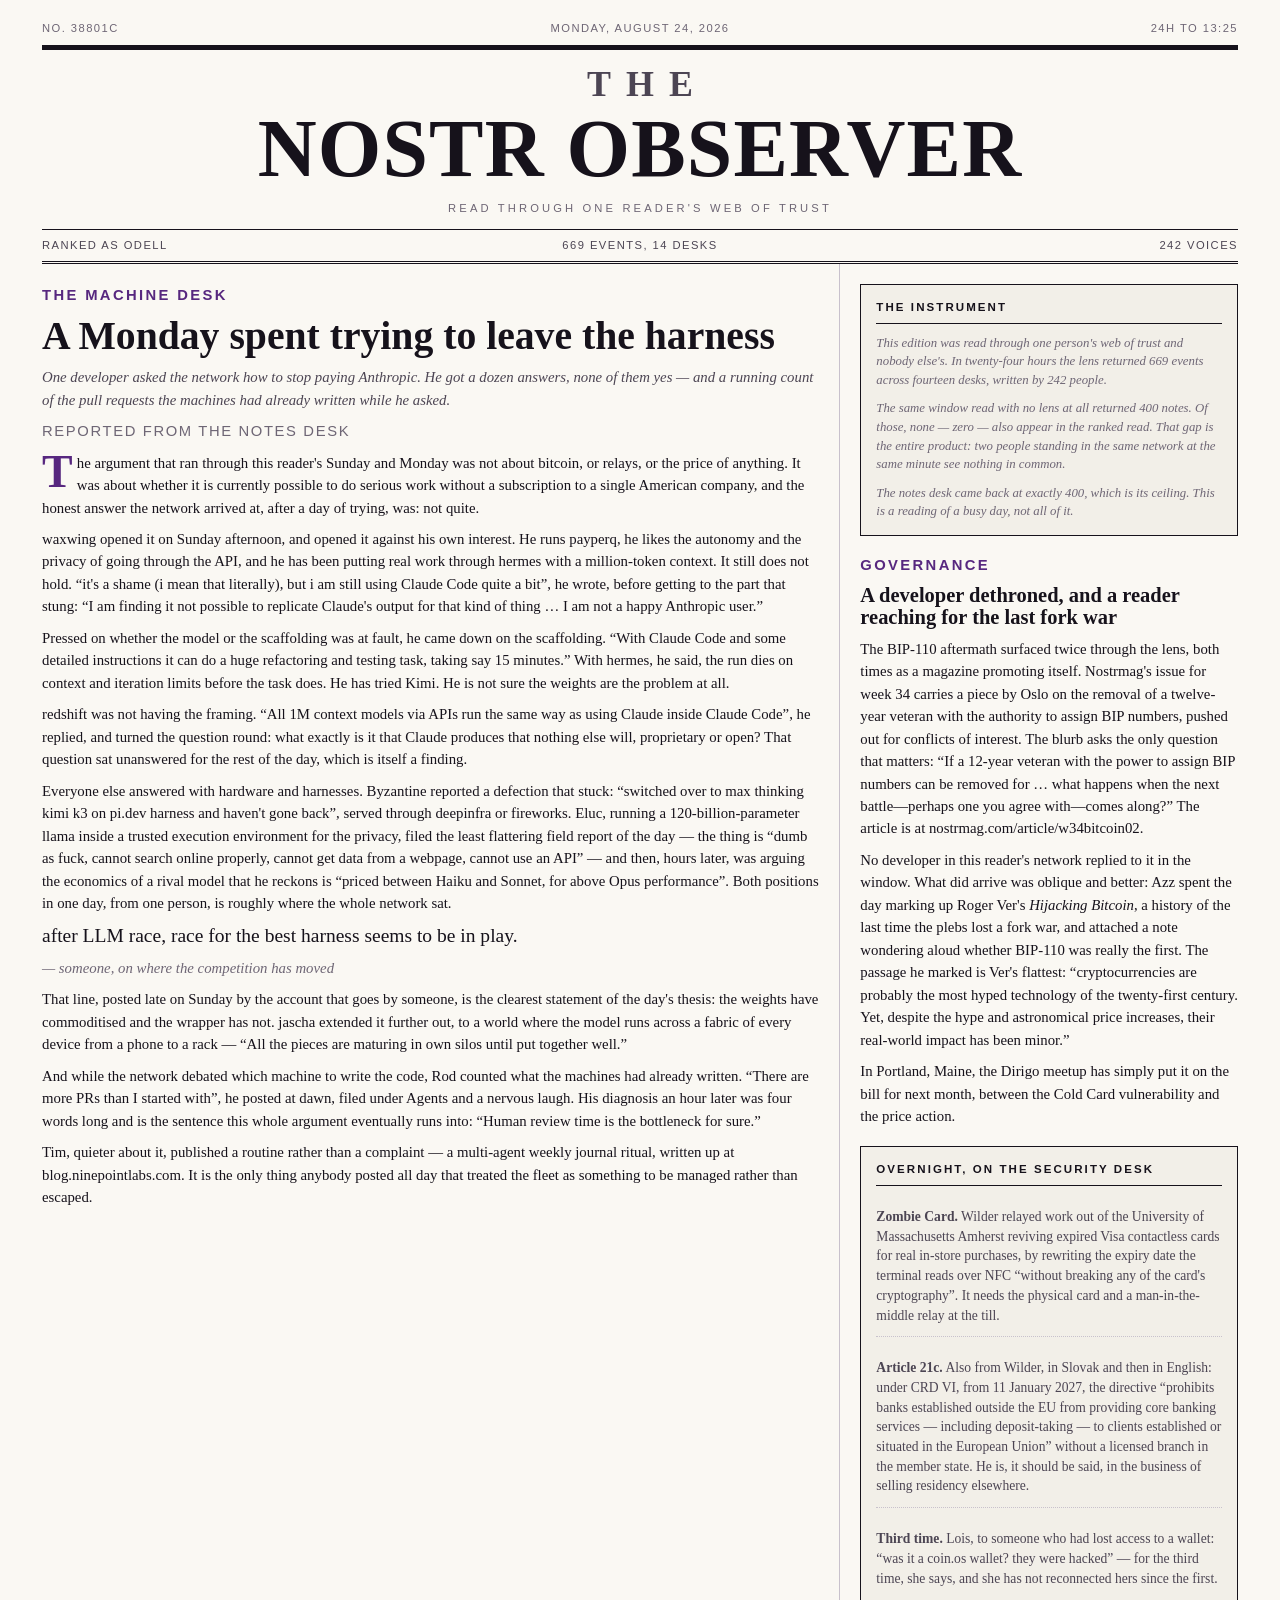
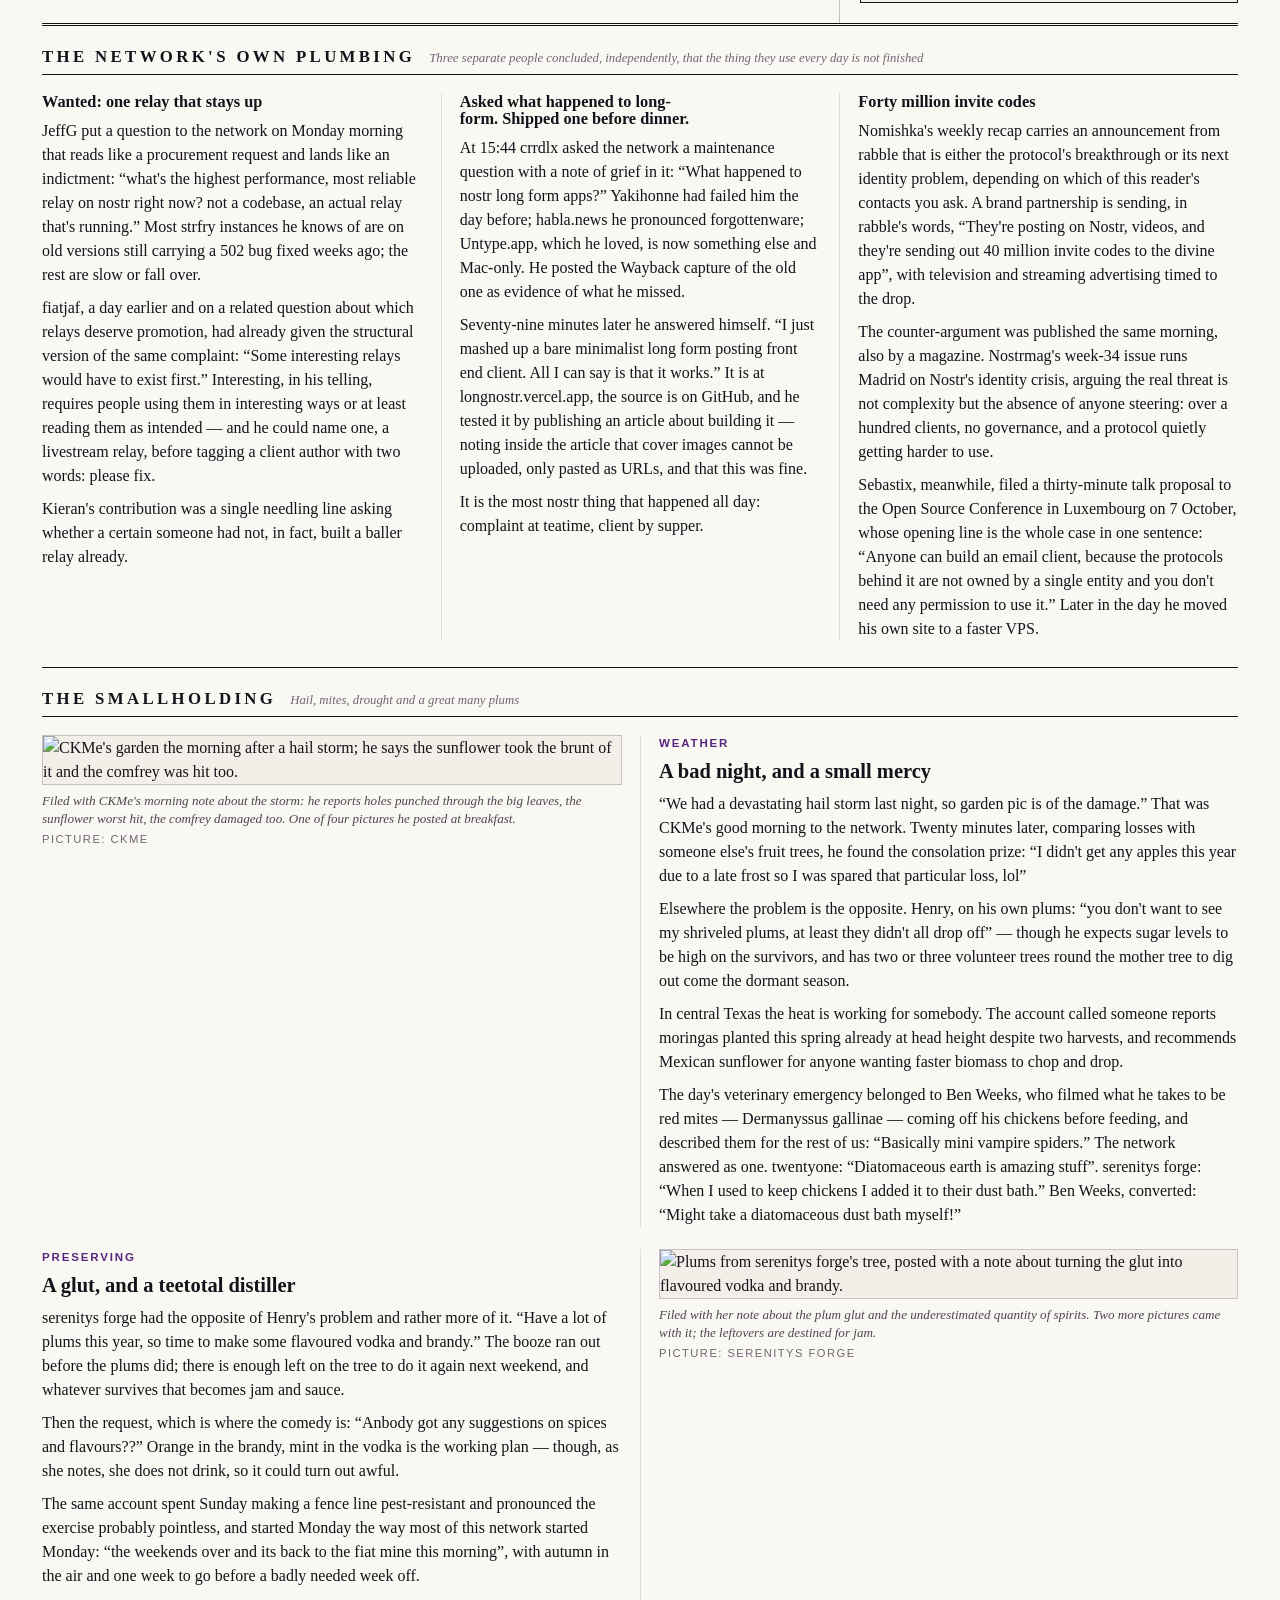
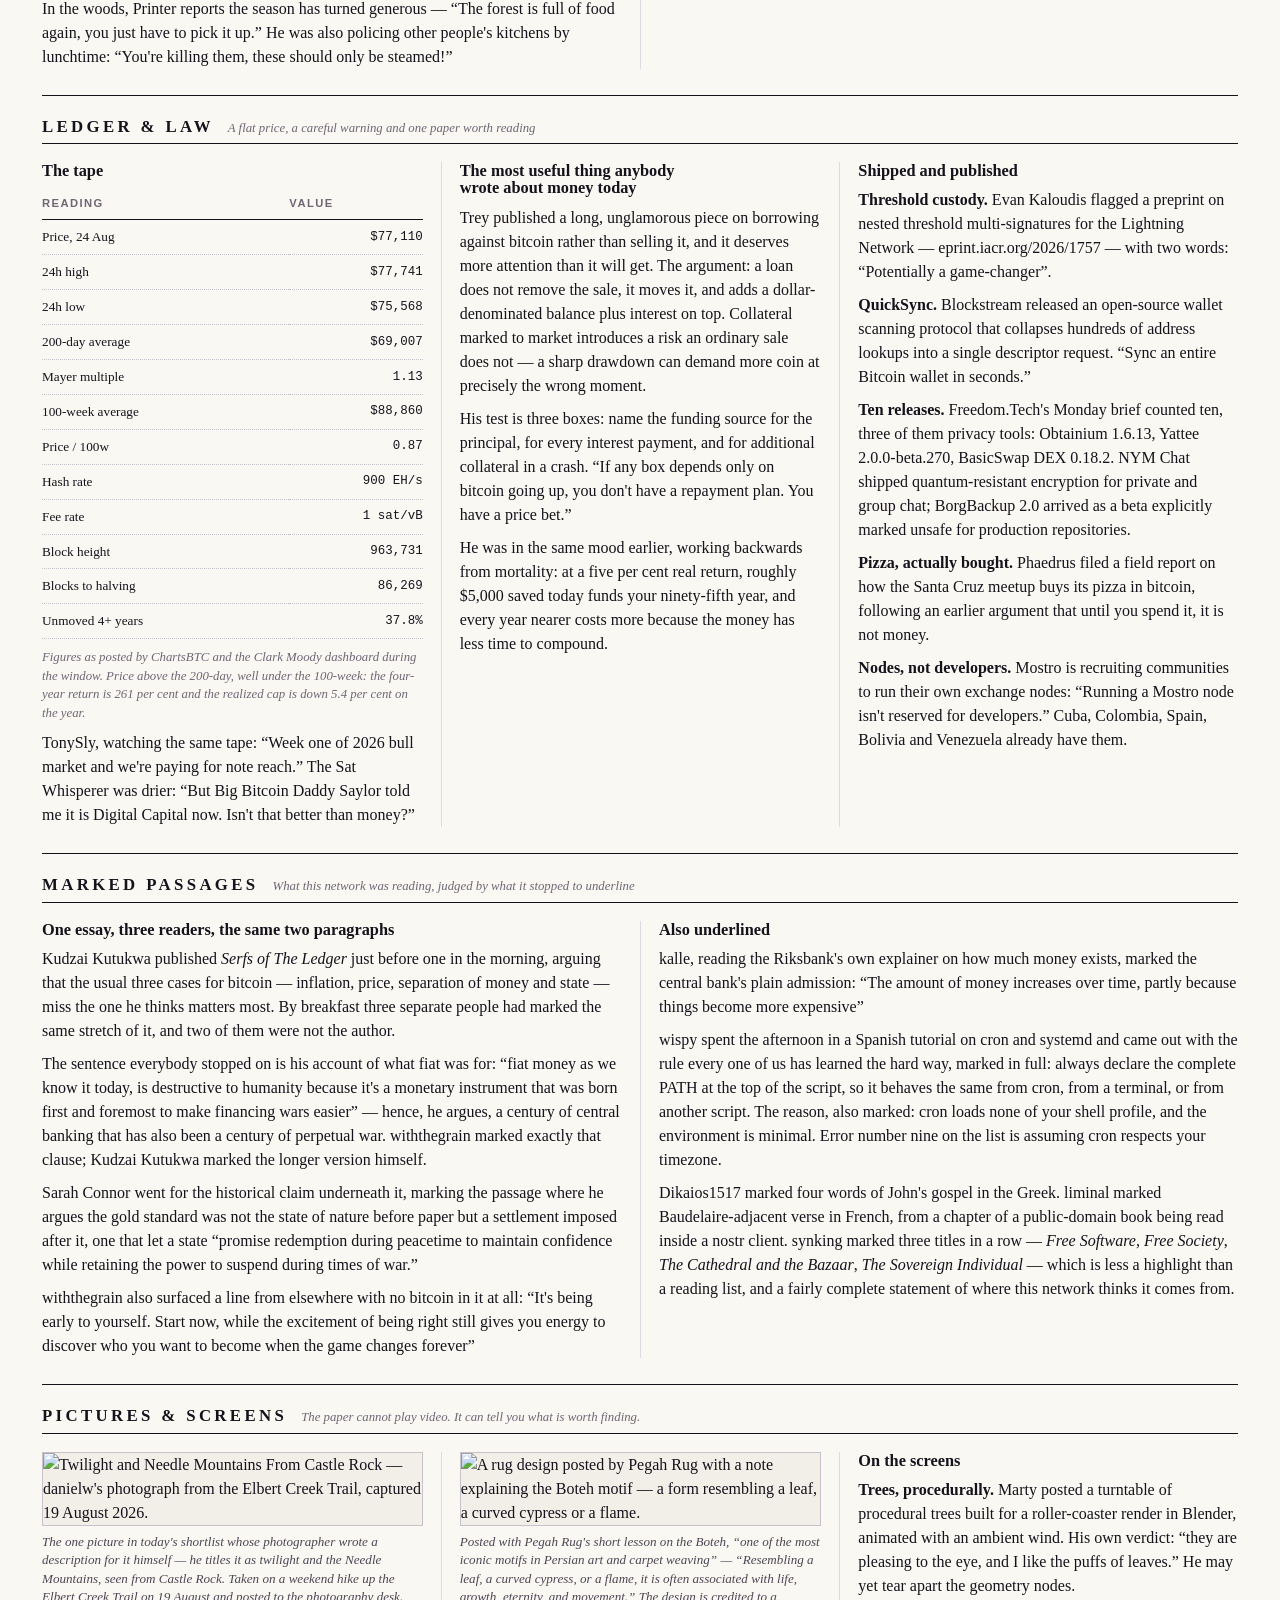
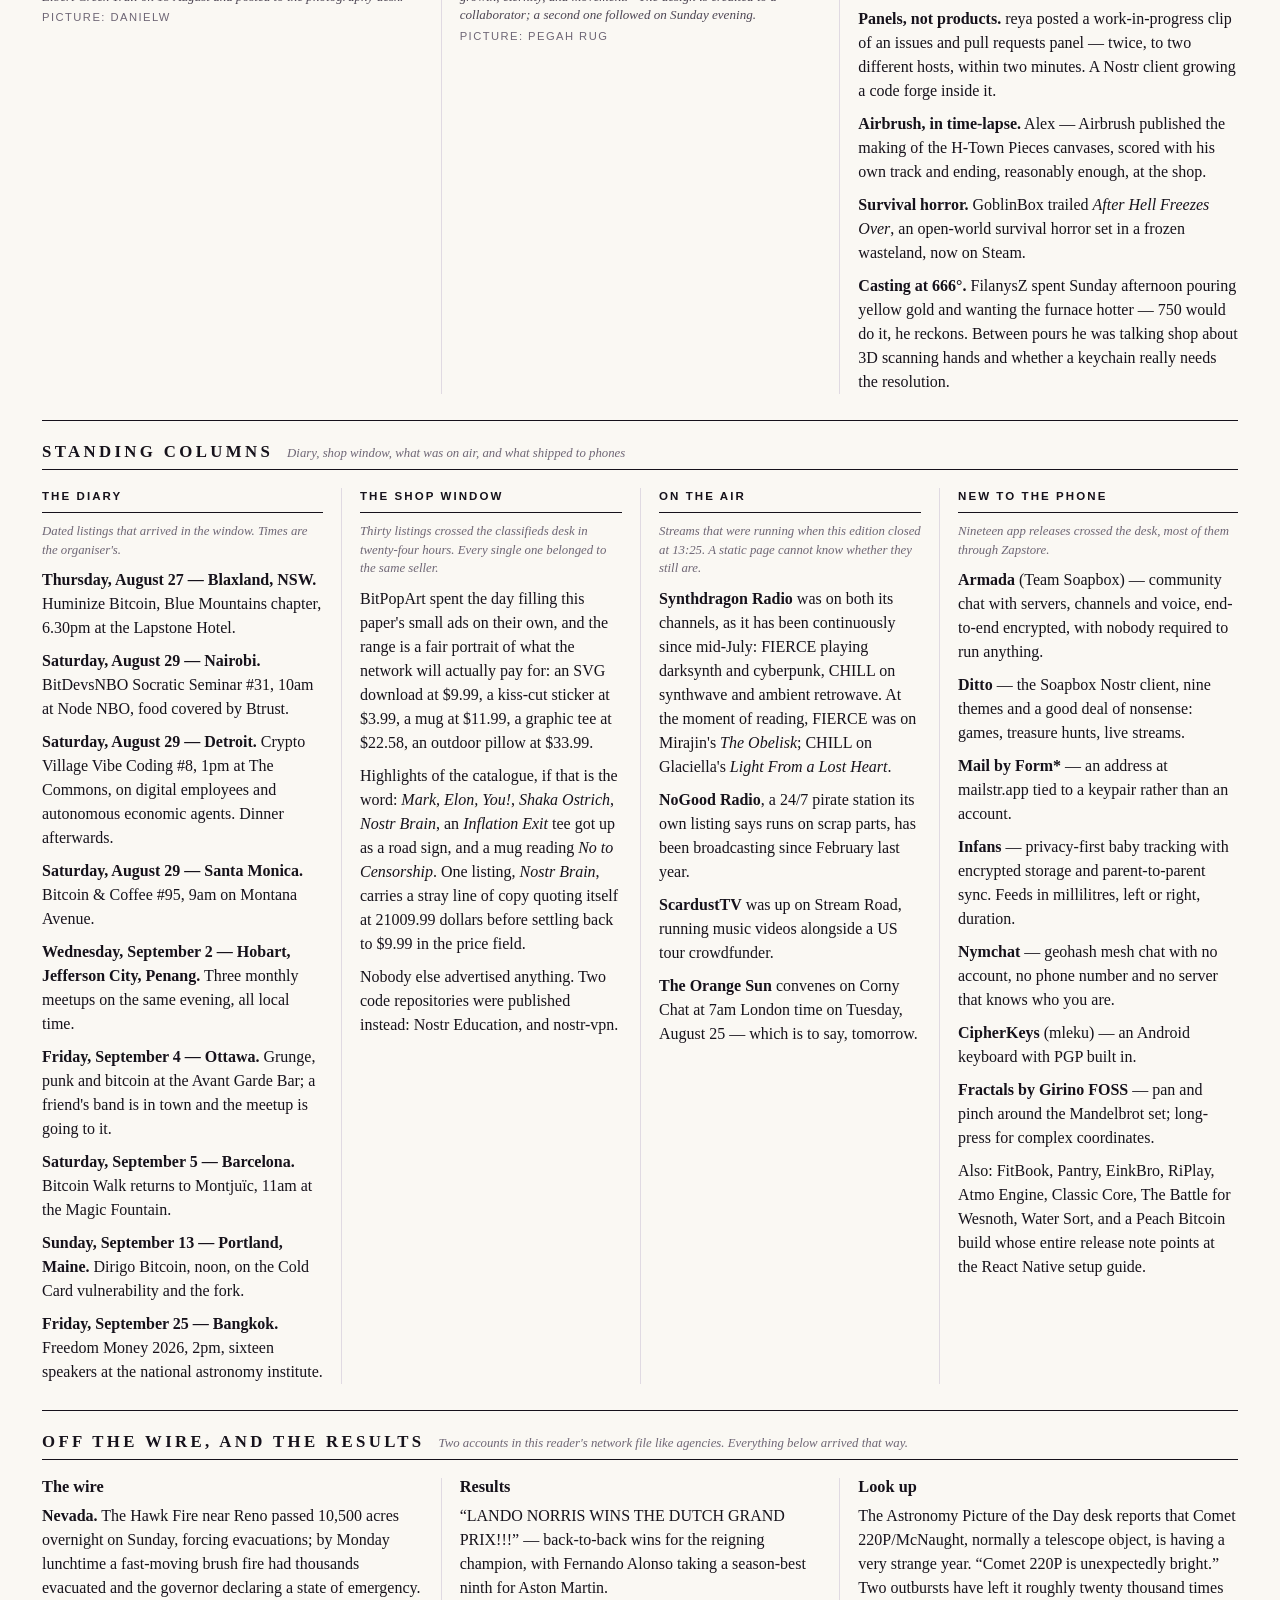
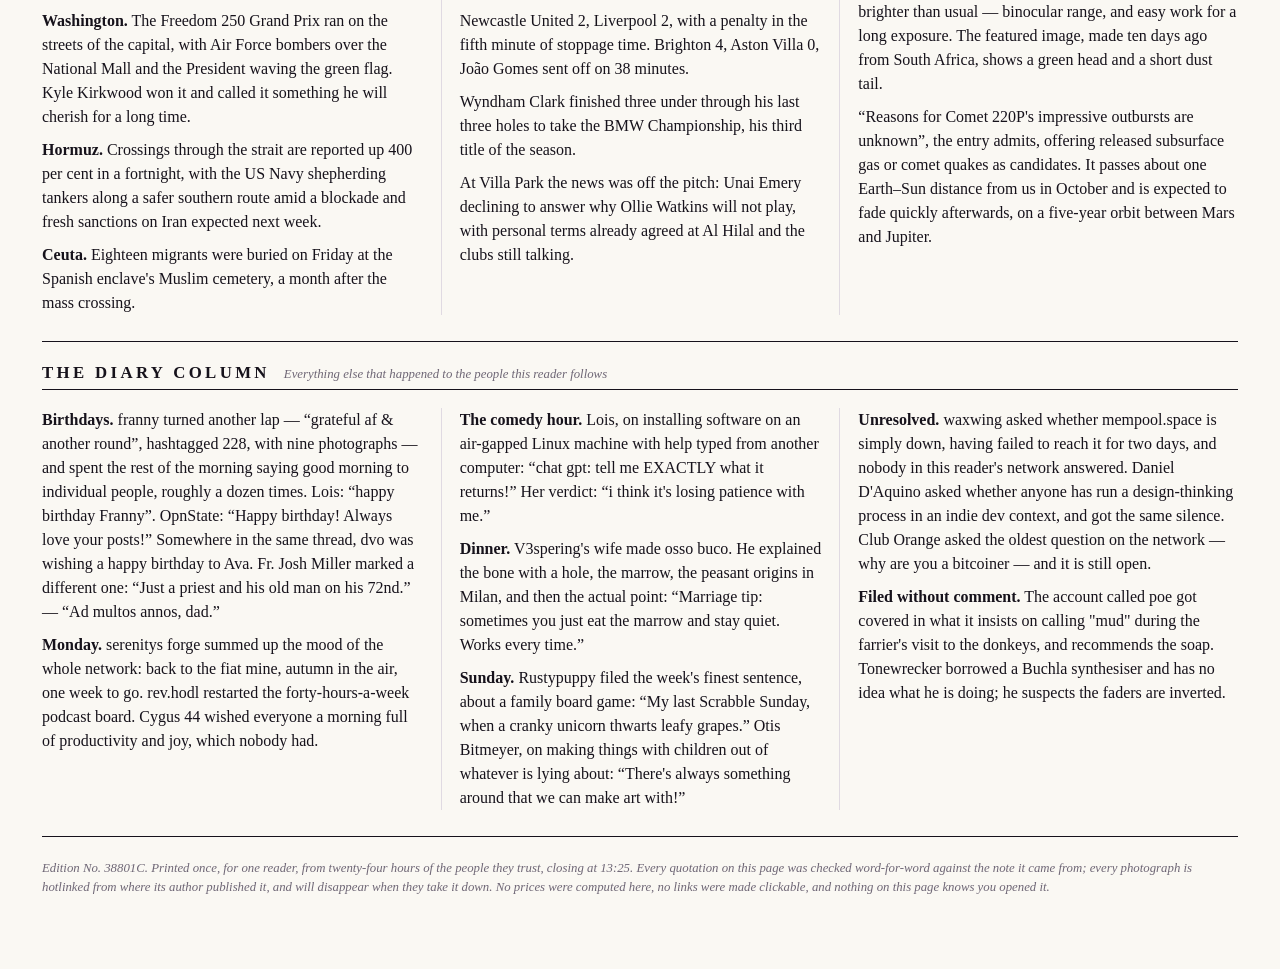
==== commit b920f6c5: "Name the reader correctly: the key belongs to ODELL The dateline read "Ranked as Vitor Pamplona". Th" ====
--- a/observer-2026-08-24-38801C.html
+++ b/observer-2026-08-24-38801C.html
@@ -345,7 +345,7 @@
   </header>
 
   <div class="dateline">
-    <span>Ranked as Vitor Pamplona</span>
+    <span>Ranked as ODELL</span>
     <span>669 events, 14 desks</span>
     <span>242 voices</span>
   </div>
